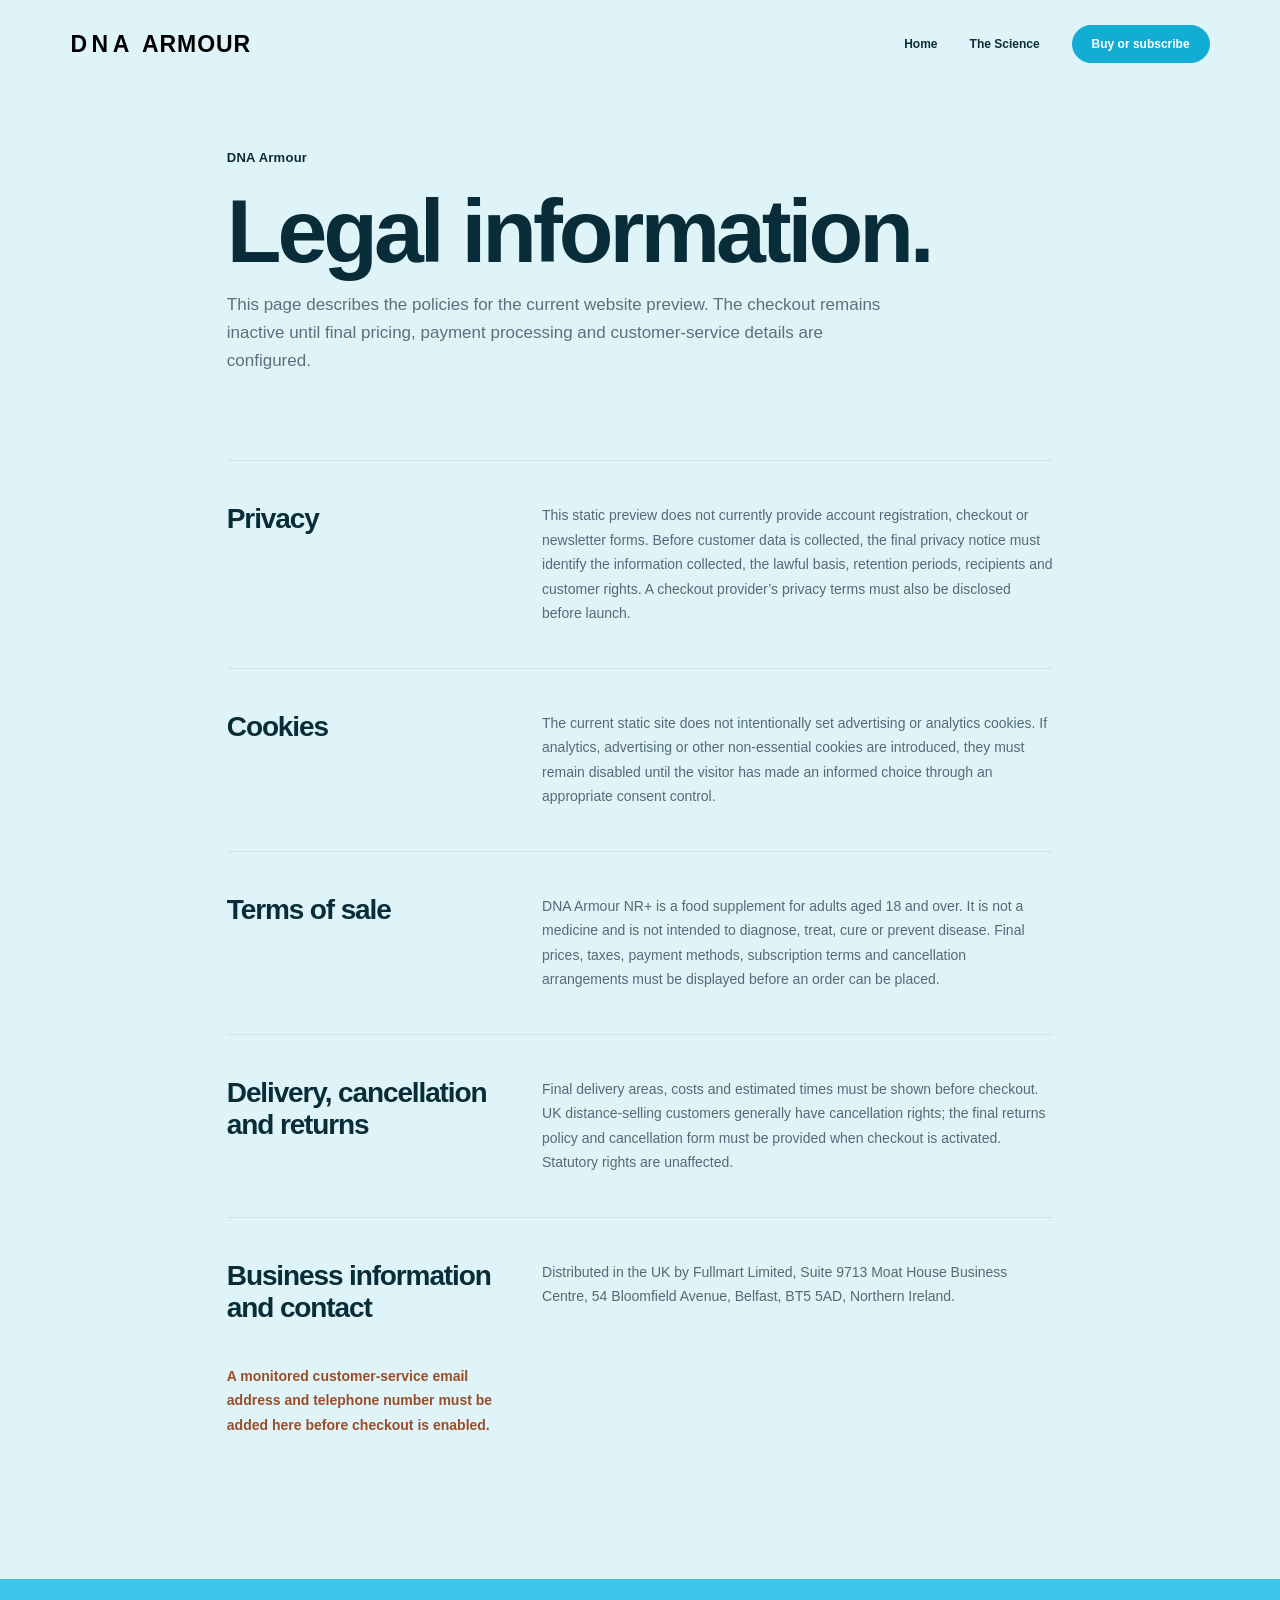
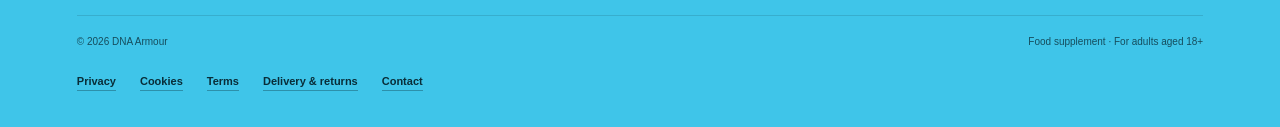
==== legal.html @ f702548c "Morph burger into DNA icon on menu open; replace white backgrounds with light blue - Nav toggle now " ====
<!doctype html><html lang="en-GB"><head><meta charset="utf-8"><meta name="viewport" content="width=device-width,initial-scale=1"><title>Legal information | DNA Armour</title><meta name="description" content="Privacy, cookies, terms, delivery, returns and contact information for DNA Armour."><link rel="stylesheet" href="styles.css"></head>
<body class="legal-page"><header class="site-header"><a class="brand header-wordmark" href="/"><span class="brand-dna">DNA</span><span class="brand-armour">ARMOUR</span></a><button class="nav-toggle" aria-label="Open menu" aria-expanded="false" aria-controls="primary-nav"><svg class="nav-toggle-svg" viewBox="0 0 24 24" width="24" height="24" fill="none" stroke="currentColor" stroke-linecap="round" stroke-linejoin="round" aria-hidden="true"><g class="icon-burger"><line x1="2" y1="5" x2="22" y2="5" stroke-width="2"/><line x1="2" y1="12" x2="22" y2="12" stroke-width="2"/><line x1="2" y1="19" x2="22" y2="19" stroke-width="2"/></g><g class="icon-dna"><polygon points="9.5,7.67 14.5,7.67 17,12 14.5,16.33 9.5,16.33 7,12" stroke-width="2.2" fill="none"/><line x1="9.5" y1="7.67" x2="2.5" y2="1" stroke-width="2.2"/><line x1="14.5" y1="7.67" x2="21.5" y2="1" stroke-width="2.2"/><line x1="9.5" y1="16.33" x2="2.5" y2="23" stroke-width="2.2"/><line x1="14.5" y1="16.33" x2="21.5" y2="23" stroke-width="2.2"/></g></svg></button><nav id="primary-nav"><a href="/">Home</a><a href="science.html">The Science</a><a class="nav-cta" href="shop.html">Buy or subscribe</a></nav></header>
<main class="legal-main"><header><p class="eyebrow">DNA Armour</p><h1>Legal information.</h1><p>This page describes the policies for the current website preview. The checkout remains inactive until final pricing, payment processing and customer-service details are configured.</p></header>
<section id="privacy"><h2>Privacy</h2><p>This static preview does not currently provide account registration, checkout or newsletter forms. Before customer data is collected, the final privacy notice must identify the information collected, the lawful basis, retention periods, recipients and customer rights. A checkout provider’s privacy terms must also be disclosed before launch.</p></section>
<section id="cookies"><h2>Cookies</h2><p>The current static site does not intentionally set advertising or analytics cookies. If analytics, advertising or other non-essential cookies are introduced, they must remain disabled until the visitor has made an informed choice through an appropriate consent control.</p></section>
<section id="terms"><h2>Terms of sale</h2><p>DNA Armour NR+ is a food supplement for adults aged 18 and over. It is not a medicine and is not intended to diagnose, treat, cure or prevent disease. Final prices, taxes, payment methods, subscription terms and cancellation arrangements must be displayed before an order can be placed.</p></section>
<section id="delivery"><h2>Delivery, cancellation and returns</h2><p>Final delivery areas, costs and estimated times must be shown before checkout. UK distance-selling customers generally have cancellation rights; the final returns policy and cancellation form must be provided when checkout is activated. Statutory rights are unaffected.</p></section>
<section id="contact"><h2>Business information and contact</h2><p>Distributed in the UK by Fullmart Limited, Suite 9713 Moat House Business Centre, 54 Bloomfield Avenue, Belfast, BT5 5AD, Northern Ireland.</p><p class="launch-note">A monitored customer-service email address and telephone number must be added here before checkout is enabled.</p></section>
</main><footer class="compact-footer"><div class="footer-meta"><span>© 2026 DNA Armour</span><span>Food supplement · For adults aged 18+</span></div><nav class="legal-links"><a href="#privacy">Privacy</a><a href="#cookies">Cookies</a><a href="#terms">Terms</a><a href="#delivery">Delivery &amp; returns</a><a href="#contact">Contact</a></nav></footer><script>!function(){var b=document.querySelector('.nav-toggle'),h=document.querySelector('.site-header');if(!b)return;b.addEventListener('click',function(){var o=h.hasAttribute('data-nav-open');h[o?'removeAttribute':'setAttribute']('data-nav-open','');b.setAttribute('aria-expanded',o?'false':'true')});document.querySelectorAll('#primary-nav a').forEach(function(a){a.addEventListener('click',function(){h.removeAttribute('data-nav-open');b.setAttribute('aria-expanded','false')})});document.addEventListener('keydown',function(e){if(e.key==='Escape'){h.removeAttribute('data-nav-open');b.setAttribute('aria-expanded','false')}})}();</script></body></html>
---- styles.css ----
:root{--cyan:#3fc5e9;--ink:#092d38;--ink-soft:#315460;--mist:#dff4f8;--line:#dce3e6;--sans:-apple-system,BlinkMacSystemFont,"Helvetica Neue",Helvetica,Arial,sans-serif;--ease:cubic-bezier(.22,1,.36,1)}
*{box-sizing:border-box}html{scroll-behavior:smooth;scroll-padding-top:90px}body{margin:0;background:var(--mist);color:var(--ink);font-family:var(--sans);-webkit-font-smoothing:antialiased}a{color:inherit}img{display:block;max-width:100%}button{font:inherit}button,a{-webkit-tap-highlight-color:transparent}a:focus-visible,button:focus-visible{outline:3px solid #08384a;outline-offset:5px}.skip-link{position:fixed;top:-100px;left:16px;z-index:100;background:white;padding:12px}.skip-link:focus{top:12px}[hidden]{display:none!important}
.site-header{position:fixed;inset:0 0 auto;z-index:30;display:flex;align-items:center;justify-content:space-between;height:88px;padding:0 5.5vw;transition:background .3s,box-shadow .3s}.site-header.is-scrolled{background:rgb(255 255 255 / .86);backdrop-filter:blur(18px);box-shadow:0 1px 0 #092d3810}.site-header.on-story{background:transparent;box-shadow:none;backdrop-filter:none}.brand{display:inline-grid;grid-template-columns:auto auto;align-items:center;gap:3px 9px;text-decoration:none;font-weight:800}.brand-dna{font-size:25px;letter-spacing:5px;line-height:1}.brand-armour{grid-column:1;grid-row:2;font-size:8px;letter-spacing:3px}.brand-mark{grid-column:2;grid-row:1 / 3;border:1px solid;padding:7px 4px;font-size:11px;letter-spacing:-.6px}nav{display:flex;align-items:center;gap:32px;font-size:12px;font-weight:550}nav a{text-decoration:none}.nav-cta{border:1px solid #092d383d;border-radius:30px;padding:11px 19px}nav a:hover{opacity:.65}
.story{height:340svh;background:var(--cyan);position:relative}.product-stage{height:100svh;min-height:660px;position:sticky;top:0;overflow:hidden;background:var(--cyan)}.product-view{position:absolute;left:3%;top:11%;width:48%;height:76%;will-change:transform}#bottle-canvas{position:relative;z-index:2;display:block;width:100%;height:100%}.bottle-fallback{position:absolute;inset:0;width:100%;height:100%;object-fit:contain;z-index:2}.bottle-shadow{position:absolute;left:33%;bottom:1%;width:34%;height:20px;border-radius:50%;background:#04576d2e;filter:blur(13px)}
.story-copy{position:absolute;left:54%;right:6%;top:15%;bottom:13%;display:grid;align-items:center}.story-step{grid-area:1/1;visibility:hidden;opacity:0;transform:translateY(18px);transition:opacity .32s,transform .5s var(--ease),visibility .32s;pointer-events:none}.story-step.is-active{visibility:visible;opacity:1;transform:none;pointer-events:auto}.copy-card{max-width:580px}.eyebrow{margin:0 0 24px;font-size:13px;font-weight:650;letter-spacing:.02em}h1,h2,h3,blockquote{margin:0;font-weight:650;letter-spacing:-.065em}h1,.story h2{font-size:clamp(64px,6.4vw,104px);line-height:.99;font-weight:650}.title-dot{color:white}.lead{font-size:clamp(20px,1.9vw,28px);letter-spacing:-.035em;line-height:1.32;font-weight:500;margin:28px 0 0}.formula-summary{font-size:14px;line-height:1.75;color:#164d5d;margin:18px 0 0;max-width:420px;letter-spacing:-.015em}.pill-button{display:inline-flex;align-items:center;gap:23px;border-radius:40px;background:var(--ink);color:white;text-decoration:none;font-size:13px;font-weight:550;padding:16px 24px;margin-top:28px;transition:background .2s,transform .2s}.pill-button:hover{background:#174858;transform:translateY(-2px)}.pill-button span{font-size:17px}.product-meta{font-size:11px;font-weight:500;letter-spacing:.015em;margin:19px 0;color:#164d5d}.product-meta span{padding:0 8px}.mini-stats{display:flex;gap:42px;margin-top:30px}.mini-stats>span{display:grid;gap:8px;font-size:12px;color:#164d5d}.mini-stats strong{font-size:45px;font-weight:600;letter-spacing:-.055em;color:var(--ink)}.story-bottom{position:absolute;left:5.5%;right:5.5%;bottom:29px;display:flex;align-items:center;justify-content:space-between}.scroll-cue{font-size:11px;display:flex;gap:16px;align-items:center;margin:0}.scroll-cue>span{font-size:17px}.story-controls{position:absolute;left:50%;transform:translateX(-50%);display:flex;gap:2px}.story-controls button{border:0;background:transparent;width:36px;height:36px;padding:10px;cursor:pointer}.story-controls span{display:block;width:6px;height:6px;border-radius:5px;background:#092d3845;transition:width .25s,background .25s}.story-controls button[aria-pressed=true] span{width:18px;background:var(--ink)}.view-caption{font-size:11px;color:#164d5d}
.marquee{background:white;border-bottom:1px solid #e8ecee;padding:25px 5.5%;overflow:hidden}.marquee-track{display:flex;justify-content:space-around;align-items:center;gap:26px;white-space:nowrap;font-size:11px;font-weight:550;color:#55707b}.marquee-track>*:nth-child(n+9){display:none}.marquee i{width:3px;height:3px;background:#92a6af;border-radius:50%}
.formula-section{padding:120px 6%;max-width:1600px;margin:auto}.section-heading{display:grid;grid-template-columns:1.5fr 1fr;gap:24px;margin-bottom:55px;align-items:end}.section-heading .eyebrow{grid-column:1/-1;margin:0;color:#637d88}.section-heading h2,.ingredients-intro h2,.ritual-copy h2{font-size:clamp(40px,4.7vw,72px);line-height:1.05}.section-heading>p:last-child{max-width:360px;margin:0 0 4px;line-height:1.7;font-size:16px;color:#637681}.formula-grid{display:grid;grid-template-columns:1.15fr 1fr;gap:18px}.formula-card{position:relative;border-radius:25px;background:white;padding:36px;overflow:hidden;min-height:250px}.formula-card-feature{grid-row:span 2;background:var(--cyan)}.card-number{position:absolute;right:30px;top:33px;font-size:11px;opacity:.5}.card-kicker{font-size:11px;font-weight:600;letter-spacing:.02em;margin:0 0 35px}.formula-card h3{font-size:34px;line-height:1.1;max-width:380px;letter-spacing:-.05em}.formula-card-feature h3{font-size:50px}.formula-card p:last-of-type{max-width:370px;font-size:14px;line-height:1.7;color:#4d6670}.formula-card-feature p:last-of-type{color:#164d5d}.orb{position:absolute;right:-65px;bottom:-130px;width:330px;height:330px;border:1px solid #ffffff70;border-radius:50%;display:grid;place-items:center;box-shadow:inset 0 0 0 50px #ffffff10,inset 0 0 0 100px #ffffff10}.orb span{font-size:65px;font-weight:650;color:#fff;letter-spacing:-.06em;transform:translate(-25px,-48px)}
.statement-section{background:#092d38;color:white;padding:130px 7%;text-align:center}.statement-mark{display:none}blockquote{font-size:clamp(38px,5.7vw,85px);max-width:1000px;line-height:1.08;margin:auto}.statement-section p{color:#a4c0ca;font-size:15px;line-height:1.6;margin-top:30px}
.ingredients-section{display:grid;grid-template-columns:.85fr 1.15fr;gap:8%;padding:120px 6%;background:#dff4f8}.ingredients-intro{position:sticky;top:130px;align-self:start}.ingredients-intro>p:not(.eyebrow){font-size:15px;line-height:1.7;color:#637681;max-width:300px}.text-link{display:inline-flex;gap:25px;align-items:center;text-decoration:none;font-size:13px;font-weight:550;margin-top:20px;border-bottom:1px solid #aab9bf;padding-bottom:7px}.ingredient-table{border-top:1px solid #173d4b}.table-row{display:grid;grid-template-columns:1.7fr .65fr .42fr;gap:16px;padding:18px 0;border-bottom:1px solid #e2e9ec;font-size:13px;align-items:baseline}.table-head{font-size:10px;color:#637681;font-weight:550}.table-row strong{font-weight:600}.table-row small{display:block;font-size:10px;margin-top:5px;color:#637681}.table-note{font-size:10px;color:#637681;line-height:1.6}
.ritual-section{display:grid;grid-template-columns:1fr 1fr;background:#e9f6f9}.ritual-visual{position:relative;min-height:640px;display:grid;place-items:center;overflow:hidden}.ritual-visual img{width:90%;max-height:650px;object-fit:contain;position:relative;z-index:1}.ritual-ring{display:none}.ritual-copy{padding:100px 10% 100px 5%;align-self:center}.ritual-copy>p:not(.eyebrow){font-size:15px;line-height:1.7;color:#637681}.ritual-details{margin:32px 0;border-top:1px solid #c5dce3}.ritual-details div{display:flex;justify-content:space-between;padding:18px 0;border-bottom:1px solid #c5dce3;font-size:12px}.ritual-details strong{font-weight:600}.ritual-copy p.caution{font-size:10px}footer{background:var(--cyan);padding:55px 6% 25px}.footer-brand{margin-bottom:50px}footer>p{font-size:clamp(40px,7vw,100px);font-weight:650;letter-spacing:-.065em;margin:0 0 55px}.footer-meta{display:flex;justify-content:space-between;border-top:1px solid #092d3826;padding-top:20px;font-size:10px;color:#164d5d}
.reveal{opacity:1}.js-ready .reveal{opacity:0;transform:translateY(22px);transition:opacity .7s,transform .9s var(--ease)}.js-ready .reveal.is-visible{opacity:1;transform:none}
@media(min-width:1700px){.product-view{left:8%;width:40%}.story-copy{right:12%}}
@media(max-width:760px){.site-header{height:67px;padding:0 22px}.brand-dna{font-size:20px}.brand-armour{font-size:6px}.brand-mark{font-size:9px;padding:5px 3px}nav{gap:0}.nav-cta{font-size:11px;padding:9px 15px}.story{height:330svh}.product-stage{min-height:620px}.product-view{top:8%;left:10%;width:80%;height:45%}.bottle-shadow{bottom:0;height:12px;width:26%;left:37%;filter:blur(10px)}.story-copy{left:7%;right:7%;top:60%;bottom:8%;align-items:start;text-align:center}.copy-card{max-width:430px;margin:auto}.eyebrow{font-size:10px;margin:0 0 12px}h1,.story h2{font-size:clamp(40px,10.4vw,62px);line-height:.99;letter-spacing:-.065em}.story h1 br{display:none}.story h1{font-size:clamp(36px,9.1vw,53px);white-space:nowrap}.lead{font-size:18px;line-height:1.25;margin-top:15px}.lead br{display:none}.formula-summary{font-size:10px;line-height:1.6;max-width:320px;margin:13px auto 0}.pill-button{font-size:11px;padding:12px 19px;gap:16px;margin-top:17px}.pill-button span{font-size:14px}.product-meta{font-size:9px;margin-top:12px}.story-bottom{left:22px;right:22px;bottom:15px}.view-caption{display:none}.scroll-cue{font-size:9px;gap:9px}.scroll-cue span{font-size:13px}.story-controls{left:auto;right:0;transform:none}.story-controls button{width:29px;height:29px;padding:9px}.mini-stats{justify-content:center;gap:40px;margin-top:17px}.mini-stats strong{font-size:34px}.mini-stats>span{font-size:10px;gap:3px}.marquee{padding:22px;}.marquee-track{font-size:9px;gap:16px;justify-content:center}.marquee-track>*:nth-child(n+6){display:none}.formula-section{padding:75px 22px}.section-heading{grid-template-columns:1fr;gap:18px;margin-bottom:32px}.section-heading>p:last-child{font-size:14px}.section-heading h2,.ingredients-intro h2,.ritual-copy h2{font-size:42px}.formula-grid{grid-template-columns:1fr}.formula-card{padding:28px;border-radius:20px;min-height:220px}.formula-card-feature{min-height:390px;grid-row:auto}.formula-card h3{font-size:31px}.formula-card-feature h3{font-size:39px;max-width:290px}.card-number{right:25px;top:27px}.statement-section{padding:85px 24px}.statement-section p{font-size:12px}.ingredients-section{display:block;padding:75px 22px}.ingredients-intro{position:static;margin-bottom:36px}.table-row{font-size:11px;gap:8px;padding:15px 0;grid-template-columns:1.6fr .7fr .45fr}.table-head{font-size:9px}.table-row small{font-size:9px}.ritual-section{grid-template-columns:1fr}.ritual-visual{min-height:400px;height:52svh}.ritual-visual img{height:100%;width:90%}.ritual-copy{padding:35px 25px 70px}.footer-meta{font-size:9px;gap:14px}footer{padding:40px 23px 25px}footer>p{font-size:41px;margin-bottom:40px}}
@media(max-height:740px) and (max-width:760px){.product-view{top:10%;height:38%}.story-copy{top:49%}.formula-summary{margin-top:9px;font-size:9px}.lead{font-size:16px;margin-top:11px}.pill-button{margin-top:12px}.product-meta{margin-top:10px}.story .eyebrow{margin-bottom:10px}}
.ingredient-roll-card{width:100%}.story .ingredient-roll-card h2{font-size:13px;letter-spacing:.02em;line-height:1.4;margin-bottom:28px}
.ingredient-roller{--row-height:110px;height:calc(var(--row-height)*3);overflow:hidden;mask-image:linear-gradient(transparent,#000 22%,#000 78%,transparent);-webkit-mask-image:linear-gradient(transparent,#000 22%,#000 78%,transparent)}
.ingredient-reel{list-style:none;margin:0;padding:0;will-change:transform}.ingredient-reel li{height:var(--row-height);display:flex;align-items:center;font-size:clamp(32px,3.65vw,57px);font-weight:650;line-height:1.03;letter-spacing:-.045em}
.ingredient-roll-footer{display:flex;gap:25px;align-items:center;margin:28px 0 0;font-size:12px;color:#164d5d}.ingredient-roll-footer>span:first-child{font-variant-numeric:tabular-nums;font-weight:600}
@media(max-width:760px){.story .ingredient-roll-card h2{font-size:11px;margin-bottom:12px}.ingredient-roller{--row-height:60px}.ingredient-reel li{justify-content:center;font-size:31px}.ingredient-roll-footer{justify-content:center;font-size:10px;margin-top:16px;gap:18px}}
@media(max-height:740px) and (max-width:760px){.ingredient-roller{--row-height:58px}.ingredient-reel li{font-size:28px}.ingredient-roll-footer{margin-top:12px}}
@media(prefers-reduced-motion:reduce){.ingredient-roller{height:auto;mask-image:none;-webkit-mask-image:none}.ingredient-reel{display:grid;grid-template-columns:1fr 1fr;gap:10px 18px;transform:none!important}.ingredient-reel li{height:auto;font-size:18px;line-height:1.3;opacity:1!important;letter-spacing:-.02em}.ingredient-reel br{display:none}.ingredient-roll-footer>span:first-child{display:none}}
h1,.story h2{letter-spacing:-.045em}.story h1{word-spacing:.015em}
@media(prefers-reduced-motion:reduce){html{scroll-behavior:auto}*,*::before,*::after{transition:none!important;animation:none!important}.js-ready .reveal{opacity:1;transform:none}}
.intro-card{transform:translateY(143px)}
.intro-card>*:not(.hero-ingredient-title){opacity:var(--intro-visibility,1);transition:opacity .16s linear}
.hero-ingredient-title{font-size:clamp(32px,3.65vw,57px)!important;line-height:1.03!important;letter-spacing:-.045em!important}
.science-section{padding:125px 6% 145px;background:#edf4f5}.science-heading{display:grid;grid-template-columns:1.45fr .75fr;gap:24px;align-items:end;max-width:1450px;margin:0 auto 65px}.science-heading .eyebrow{grid-column:1/-1;color:#607983;margin:0}.science-heading h2{font-size:clamp(48px,6vw,92px);line-height:.98;letter-spacing:-.06em;margin:0}.science-heading>p:last-child{font-size:16px;line-height:1.7;color:#60737b;max-width:390px;margin:0 0 5px}.science-grid{max-width:1450px;margin:auto;display:grid;grid-template-columns:repeat(12,1fr);grid-auto-flow:dense;gap:18px}.science-card{grid-column:span 4;min-height:440px;position:relative;overflow:hidden;padding:38px;border-radius:30px;background:rgba(255,255,255,.62);display:flex;flex-direction:column;isolation:isolate}.science-card-wide{grid-column:span 8}.science-card-tall{grid-row:span 2;min-height:898px}.science-card-cyan{background:var(--cyan)}.science-card-dark{background:var(--ink);color:white}.science-index{font-size:11px;font-weight:600;letter-spacing:.03em;margin:0 0 auto;color:#58717a}.science-card-dark .science-index{color:#9eb5bd}.science-card h3{font-size:clamp(33px,3.2vw,52px);line-height:1.02;max-width:760px;margin:100px 0 18px;position:relative;z-index:2}.science-card>p:not(.science-index){font-size:14px;line-height:1.7;color:#526b74;max-width:590px;margin:0 0 25px;position:relative;z-index:2}.science-card-dark>p:not(.science-index){color:#bfd0d6}.science-card>a{font-size:11px;font-weight:600;text-decoration:none;margin-top:auto;position:relative;z-index:2;display:inline-flex;gap:13px;align-items:center;width:max-content;border-bottom:1px solid currentColor;padding-bottom:5px}.science-art{position:absolute;right:-12px;top:15px;width:45%;height:49%;opacity:.12;stroke:currentColor;fill:none;stroke-width:2;z-index:-1}.science-card-wide .science-art{width:38%;height:65%}.science-art-magnesium{border:1px solid;border-radius:50%;right:5%;top:8%;aspect-ratio:1;height:auto;display:grid;place-items:center;font-size:74px;font-weight:650}.science-art-magnesium i{position:absolute;border:1px solid;border-radius:50%;inset:12%}.science-art-magnesium i:nth-child(3){inset:25%}.science-art-magnesium i:nth-child(4){inset:39%}.science-art-nad{display:flex;align-items:center;justify-content:center;gap:34px;font-size:42px;font-weight:650;right:3%;top:15%;height:58%}.science-art-nad i{width:10px;height:10px;border-radius:50%;background:currentColor;position:relative}.science-art-nad i::after{content:"";position:absolute;width:35px;height:1px;background:currentColor;top:5px;right:8px}.science-art-vitamins{display:flex;gap:12px;right:2%;top:10%;width:49%;height:auto}.science-art-vitamins span{display:grid;place-items:center;width:90px;aspect-ratio:1;border:1px solid;border-radius:50%;font-size:26px;font-weight:650}.science-note{max-width:1450px;margin:30px auto 0;color:#72848b;font-size:10px;line-height:1.55}
.shop-page{background:#dff4f8;min-height:100svh}.shop-page .site-header{background:rgba(223,244,248,.9);backdrop-filter:blur(18px)}.shop-main{min-height:100svh;display:grid;grid-template-columns:1.05fr .95fr;padding:115px 6% 55px;gap:5%;align-items:center}.shop-visual{height:75svh;min-height:560px;background:var(--cyan);border-radius:34px;display:grid;place-items:center;position:relative;overflow:hidden}.shop-visual::before{content:"";position:absolute;width:70%;aspect-ratio:1;border:1px solid #fff8;border-radius:50%;box-shadow:0 0 0 70px #fff1,0 0 0 140px #fff1}.shop-visual img{width:85%;height:90%;object-fit:contain;position:relative}.shop-copy{max-width:590px}.shop-copy h1{font-size:clamp(55px,5.8vw,90px);line-height:.95}.shop-intro{font-size:19px;line-height:1.55;color:#536b74;max-width:520px}.purchase-options{display:grid;gap:11px;border:0;padding:0;margin:35px 0 25px}.purchase-option{display:grid;grid-template-columns:auto 1fr auto;align-items:center;gap:15px;padding:20px 22px;background:white;border:1.5px solid transparent;border-radius:18px;cursor:pointer}.purchase-option:has(input:checked){border-color:var(--ink)}.purchase-option input{accent-color:var(--ink);width:18px;height:18px}.purchase-option strong{font-size:15px}.purchase-option small{display:block;color:#687d85;margin-top:4px}.purchase-option>span:last-child{font-size:12px;color:#687d85}.purchase-action{width:100%;border:0;border-radius:50px;background:var(--ink);color:white;padding:18px 22px;font-weight:600;cursor:pointer}.purchase-action:hover{background:#174858}.purchase-note{min-height:20px;font-size:11px;color:#5d727a;text-align:center}.shop-points{display:flex;gap:25px;list-style:none;padding:0;margin:32px 0 0;font-size:11px;color:#5d727a}.shop-points li::before{content:"✓";margin-right:7px;color:var(--ink)}
@media(max-width:900px){.science-grid{grid-template-columns:1fr 1fr}.science-card,.science-card-wide{grid-column:span 1}.science-card-tall{grid-row:auto;min-height:440px}.shop-main{grid-template-columns:1fr;padding-top:95px}.shop-visual{height:55svh;min-height:440px}.shop-copy{padding:25px 0}}
@media(max-width:760px){.hero-ingredient-title{font-size:clamp(39px,10.4vw,54px)!important;white-space:normal!important}.story h1.hero-ingredient-title br{display:block}.science-section{padding:80px 22px}.science-heading{grid-template-columns:1fr;margin-bottom:35px}.science-heading h2{font-size:46px}.science-heading>p:last-child{font-size:14px}.science-grid{grid-template-columns:1fr;gap:13px}.science-card,.science-card-wide{grid-column:1;min-height:390px;padding:29px;border-radius:23px}.science-card h3{margin-top:90px;font-size:38px}.science-card .science-art{width:52%}.science-card-wide .science-art{width:47%}.science-art-vitamins{width:64%!important}.science-art-vitamins span{width:65px}.shop-main{padding:82px 18px 40px}.shop-visual{height:48svh;min-height:350px;border-radius:25px}.shop-copy h1{font-size:49px}.shop-intro{font-size:16px}.shop-points{flex-wrap:wrap;gap:12px 20px}}
@media(max-width:760px){.intro-card{transform:translateY(39px)}.hero-ingredient-title{font-size:31px!important}}
.header-wordmark{display:flex;align-items:baseline;gap:8px;line-height:1}.header-wordmark .brand-dna{font-size:23px;letter-spacing:.2em}.header-wordmark .brand-armour{grid-column:auto;grid-row:auto;font-size:23px;letter-spacing:.04em;color:var(--ink);transition:color .25s}.home-header.on-story .header-wordmark .brand-armour{color:white}@media(max-width:760px){.header-wordmark{gap:6px}.header-wordmark .brand-dna,.header-wordmark .brand-armour{font-size:17px}}
.product-view{left:5%;width:44%;height:74%}
.formula-journey-card{position:relative}
.formula-journey-card>.eyebrow{position:absolute;top:18px;z-index:2}
.formula-journey-card .ingredient-reel h1{font:inherit;letter-spacing:inherit;line-height:inherit}
.formula-journey-card .intro-only{opacity:var(--intro-visibility,1);transition:opacity .12s linear}
.formula-journey-card .hero-support{position:absolute;top:224px;left:0;z-index:2}
.formula-journey-card .ingredient-roll-footer{opacity:var(--carousel-visibility,0);transition:opacity .12s linear}
@media(max-width:760px){.product-view{left:13%;width:74%;height:42%}.formula-journey-card>.eyebrow{left:0;right:0;top:0}.formula-journey-card .hero-support{top:127px;left:0;right:0}}
@media(max-width:760px){.story .formula-journey-card h1 br{display:block}}
.science-section .science-grid{max-width:1240px;gap:14px}.science-section .science-card{min-height:370px;padding:31px;border-radius:24px}.science-section .science-card-tall{min-height:754px}.science-section .science-card:nth-child(3n+1){background:#dff4f8}.science-section .science-card:nth-child(3n+2){background:#ccecf3}.science-section .science-card:nth-child(3n){background:#eef8fa;color:var(--ink)}.science-section .science-card:nth-child(3n) .science-index,.science-section .science-card:nth-child(3n) p{color:#526b74}.science-section .science-card h3{margin-top:78px}.science-page-link{display:flex;width:max-content;margin:34px auto 0;padding:14px 20px;border:1px solid #91b9c3;border-radius:99px;text-decoration:none;font-size:12px;font-weight:600;gap:18px}.shop-photo{background:#e8f6fb}.shop-photo::before{display:none}.shop-photo img{width:100%;height:100%;object-fit:cover}.science-page .science-section{padding-top:150px}.science-page .site-header{background:rgba(223,244,248,.9);backdrop-filter:blur(18px)}
body:not(.science-page) .science-section .science-card:nth-child(n+4){display:none}
@media(max-width:760px){.science-section .science-card{min-height:330px;padding:26px}.science-section .science-card-tall{min-height:330px}.science-section .science-card h3{margin-top:68px}.shop-photo img{object-position:center 42%}}
.science-page .science-heading h1{font-size:clamp(48px,6vw,92px);line-height:.98;letter-spacing:-.06em;margin:0}
.statement-section{background:var(--cyan);color:var(--ink)}.statement-section p{color:#165364}
.ritual-visual img{width:100%;height:100%;max-height:none;object-fit:cover}
.shop-product-cutout{background:transparent;border-radius:0}.shop-product-cutout::before{display:none}.shop-product-cutout img{width:82%;height:92%;object-fit:contain;filter:drop-shadow(0 24px 28px rgb(9 45 56 / .14))}
@media(max-width:760px){.ritual-visual img{width:100%;object-fit:cover}.shop-product-cutout{min-height:390px}.shop-product-cutout img{width:78%;height:94%}}
.hero-capsules{position:absolute;inset:0;z-index:1;pointer-events:none}.hero-capsules i{--r:18deg;position:absolute;width:68px;height:27px;border-radius:99px;background:linear-gradient(110deg,#fff,#e9eceb 58%,#fff);box-shadow:0 13px 20px rgb(9 45 56 / .12),inset 0 0 0 1px rgb(9 45 56 / .08);transform:translate3d(0,var(--capsule-shift,0),0) rotate(var(--r));animation:capsule-drift 5s ease-in-out infinite alternate}.hero-capsules i::after{content:"";position:absolute;left:50%;top:2px;bottom:2px;width:1px;background:#cfd7d8}.hero-capsules i:nth-child(1){left:7%;top:28%;--r:-24deg;animation-delay:-1s}.hero-capsules i:nth-child(2){left:43%;top:18%;--r:42deg;animation-delay:-3s}.hero-capsules i:nth-child(3){left:48%;bottom:18%;--r:-12deg;animation-delay:-2s}.hero-capsules i:nth-child(4){right:5%;top:34%;--r:28deg;animation-delay:-4s}.hero-capsules i:nth-child(5){right:12%;bottom:15%;--r:-38deg;animation-delay:-.5s}@keyframes capsule-drift{to{translate:0 -13px;rotate:4deg}}
.effects-timeline{display:grid;grid-template-columns:.92fr 1.08fr;gap:8%;padding:130px 8%;background:#dff4f8;min-height:880px}.timeline-intro h2{font-size:clamp(52px,5.6vw,88px);line-height:.98;letter-spacing:-.06em;margin:0;max-width:650px}.timeline-visual{position:relative;width:min(520px,90%);height:460px;margin-top:58px;border-radius:28px;overflow:hidden;background:#dff4f8}.timeline-visual img{width:100%;height:100%;object-fit:cover}.timeline-orbit{position:absolute;right:25px;top:24px;width:102px;aspect-ratio:1;border-radius:50%;display:grid;place-items:center;background:var(--cyan);font-size:13px;font-weight:700;box-shadow:0 16px 35px rgb(9 45 56 / .15);animation:orbit-pulse 3.2s ease-in-out infinite}@keyframes orbit-pulse{50%{transform:rotate(5deg) scale(1.05)}}.timeline-steps{position:relative;display:grid;align-content:center;gap:62px;padding:60px 0 60px 65px}.timeline-line{position:absolute;left:11px;top:13%;bottom:13%;width:4px;border-radius:9px;background:#dff4f8;overflow:hidden}.timeline-line i{display:block;width:100%;height:var(--timeline-fill,0%);background:var(--cyan);border-radius:inherit;transition:height .15s linear}.timeline-step{max-width:600px}.timeline-step>span{display:inline-flex;background:#dff4f8;color:#1684a1;border-radius:99px;padding:9px 16px;font-size:12px;font-weight:650}.timeline-step h3{font-size:clamp(28px,2.5vw,40px);letter-spacing:-.045em;margin:17px 0 10px}.timeline-step p{font-size:16px;line-height:1.65;color:#58717a;margin:0;max-width:560px}
.formula-card,.science-card,.purchase-option{transition:transform .55s var(--ease),box-shadow .55s var(--ease),background .25s}.formula-card:hover,.science-card:hover{transform:translateY(-9px);box-shadow:0 24px 55px rgb(9 45 56 / .11)}.purchase-option:hover{transform:translateX(5px)}.pill-button,.nav-cta,.purchase-action{position:relative;overflow:hidden}.pill-button::after,.nav-cta::after,.purchase-action::after{content:"";position:absolute;inset:0;background:linear-gradient(110deg,transparent 20%,rgb(255 255 255 / .28),transparent 75%);transform:translateX(-130%);transition:transform .7s var(--ease)}.pill-button:hover::after,.nav-cta:hover::after,.purchase-action:hover::after{transform:translateX(130%)}
.js-ready .reveal{opacity:0;transform:translateY(54px) scale(.975);filter:blur(8px);transition:opacity .75s var(--reveal-delay,0s),transform 1s var(--ease) var(--reveal-delay,0s),filter .8s var(--reveal-delay,0s)}.js-ready .reveal.is-visible{opacity:1;transform:none;filter:none}.js-ready .formula-grid .reveal:nth-child(2),.js-ready .science-grid .reveal:nth-child(2){--reveal-delay:.1s}.js-ready .formula-grid .reveal:nth-child(3),.js-ready .science-grid .reveal:nth-child(3){--reveal-delay:.2s}.js-ready .science-grid .reveal:nth-child(4){--reveal-delay:.08s}.js-ready .science-grid .reveal:nth-child(5){--reveal-delay:.16s}.js-ready .science-grid .reveal:nth-child(6){--reveal-delay:.24s}.js-ready .science-grid .reveal:nth-child(7){--reveal-delay:.32s}
@media(max-width:760px){.hero-capsules i{width:45px;height:18px}.hero-capsules i:nth-child(2),.hero-capsules i:nth-child(4){display:none}.hero-capsules i:nth-child(1){left:3%;top:25%}.hero-capsules i:nth-child(3){left:auto;right:4%;bottom:46%}.hero-capsules i:nth-child(5){right:8%;bottom:15%}.effects-timeline{grid-template-columns:1fr;padding:85px 22px;gap:24px}.timeline-intro h2{font-size:48px}.timeline-visual{height:330px;width:100%;margin-top:35px}.timeline-steps{padding:45px 0 20px 42px;gap:48px}.timeline-line{left:7px}.timeline-step h3{font-size:30px}.timeline-step p{font-size:14px}.timeline-orbit{width:78px}}
@media(prefers-reduced-motion:reduce){.hero-capsules i,.timeline-orbit{animation:none}.js-ready .reveal{filter:none;transform:none}.formula-card:hover,.science-card:hover,.purchase-option:hover{transform:none}}
.hero-capsules i{width:74px;height:30px;opacity:.68;background:radial-gradient(circle at 28% 18%,rgb(255 255 255 / .98),transparent 24%),linear-gradient(125deg,rgb(255 255 255 / .92),rgb(229 235 236 / .62) 46%,rgb(255 255 255 / .82) 72%,rgb(205 216 219 / .58));box-shadow:0 18px 26px rgb(5 50 65 / .16),inset 0 2px 3px rgb(255 255 255 / .95),inset 0 -3px 6px rgb(111 139 147 / .16);backdrop-filter:blur(1px)}.hero-capsules i::before{content:"";position:absolute;inset:3px 8px auto;height:7px;border-radius:50%;background:linear-gradient(90deg,transparent,rgb(255 255 255 / .85),transparent);filter:blur(2px)}.hero-capsules i:nth-child(1){scale:.72;filter:blur(2.4px);opacity:.42}.hero-capsules i:nth-child(2){scale:.9;filter:blur(.8px);opacity:.58}.hero-capsules i:nth-child(3){scale:1.15;filter:blur(.25px);opacity:.78}.hero-capsules i:nth-child(4){scale:.64;filter:blur(3px);opacity:.36}.hero-capsules i:nth-child(5){scale:1.32;filter:blur(1.2px);opacity:.5}
.faq-section{display:grid;grid-template-columns:.8fr 1.2fr;gap:10%;padding:125px 8%;background:#dff4f8}.faq-heading h2{font-size:clamp(52px,5.4vw,84px);line-height:.98;letter-spacing:-.06em;margin:0}.faq-heading>p:last-child{font-size:16px;line-height:1.6;color:#647983;max-width:330px;margin-top:28px}.faq-list{border-top:1px solid #cddade}.faq-list details{border-bottom:1px solid #cddade}.faq-list summary{list-style:none;display:flex;justify-content:space-between;align-items:center;gap:20px;padding:27px 0;font-size:clamp(20px,2vw,28px);font-weight:600;letter-spacing:-.035em;cursor:pointer}.faq-list summary::-webkit-details-marker{display:none}.faq-list summary span{display:grid;place-items:center;width:34px;aspect-ratio:1;border:1px solid #a9c0c7;border-radius:50%;font-size:20px;font-weight:400;transition:transform .35s var(--ease),background .25s}.faq-list details[open] summary span{transform:rotate(45deg);background:#dff4f8}.faq-list details p{color:#5d737c;font-size:14px;line-height:1.7;max-width:600px;margin:-8px 52px 27px 0}
.formula-showcase{max-width:none;padding:125px 7% 145px;background:#dff4f8;overflow:hidden}.formula-showcase .section-heading{max-width:1280px;margin:0 auto 75px}.formula-focus{--formula-scale:1;max-width:1280px;min-height:650px;margin:auto;display:grid;grid-template-columns:1fr 1.25fr 1fr;gap:4%;align-items:center}.formula-points{display:grid;gap:95px;position:relative;z-index:2}.formula-points article{max-width:300px}.formula-points-right article{margin-left:auto}.formula-points article>span{display:grid;place-items:center;width:34px;aspect-ratio:1;border:1px solid #5da9bc;border-radius:50%;font-size:10px;font-weight:650;color:#177b95}.formula-points h3{font-size:clamp(23px,2vw,31px);line-height:1.05;margin:16px 0 10px;letter-spacing:-.045em}.formula-points p{font-size:14px;line-height:1.6;color:#526f79;margin:0}.formula-product{position:relative;height:620px;display:grid;place-items:center;z-index:1}.formula-product::before{content:"";position:absolute;width:95%;aspect-ratio:1;border-radius:50%;background:rgb(255 255 255 / .3);box-shadow:0 0 0 55px rgb(255 255 255 / .12),0 0 0 110px rgb(255 255 255 / .08)}.formula-product img{position:relative;width:88%;height:94%;object-fit:contain;transform:scale(var(--formula-scale));transform-origin:center 58%;filter:drop-shadow(0 35px 28px rgb(9 45 56 / .16));will-change:transform}
@media(max-width:760px){.hero-capsules i{width:52px;height:21px}.faq-section{grid-template-columns:1fr;padding:80px 22px;gap:48px}.faq-heading h2{font-size:47px}.faq-list summary{font-size:21px;padding:22px 0}.formula-showcase{padding:80px 22px 100px}.formula-showcase .section-heading{margin-bottom:35px}.formula-focus{grid-template-columns:1fr;gap:35px;min-height:0}.formula-product{height:430px;grid-row:1}.formula-product img{width:76%;height:100%}.formula-product::before{width:72%}.formula-points{gap:30px}.formula-points-left{grid-row:2}.formula-points-right{grid-row:3}.formula-points,.formula-points-right{grid-template-columns:1fr 1fr}.formula-points-right article{margin-left:0}.formula-points h3{font-size:22px}}
.formula-product img{width:104%;height:108%}
.nav-cta,.purchase-action{background:#12add3;color:#fff;border-color:#12add3}.nav-cta:hover,.purchase-action:hover{background:#0799bd;opacity:1}
.trust-section{padding:110px 7% 125px;background:#092d38;color:#fff}.trust-score{display:flex;align-items:center;gap:18px;padding-bottom:30px;border-bottom:1px solid rgb(255 255 255 / .18)}.trust-score>span{color:#49cae9;letter-spacing:.16em}.trust-score strong{font-size:14px}.trust-score p{margin-left:auto;color:#aac1c9;font-size:12px}.trust-heading{display:flex;justify-content:space-between;align-items:end;padding:70px 0 55px}.trust-heading .eyebrow{color:#8bb1bd}.trust-heading h2{font-size:clamp(46px,5.4vw,82px);line-height:.98;letter-spacing:-.06em;margin:0}.trust-grid{display:grid;grid-template-columns:repeat(3,1fr);gap:14px}.trust-grid article{min-height:300px;padding:32px;border-radius:23px;background:rgb(255 255 255 / .07);display:flex;flex-direction:column}.trust-grid article>span{font-size:10px;color:#72cee4}.trust-grid h3{font-size:30px;letter-spacing:-.04em;margin:auto 0 15px}.trust-grid p{font-size:14px;line-height:1.65;color:#afc4cb;max-width:330px;margin:0}
.ritual-visual{background:var(--cyan)}.ritual-visual img{object-fit:contain;width:72%;height:90%;filter:drop-shadow(0 30px 28px rgb(9 45 56 / .15))}.ritual-capsules{position:absolute;inset:0;z-index:2;pointer-events:none}.ritual-capsules i{position:absolute;width:80px;height:30px;border-radius:99px;background:linear-gradient(125deg,#fff,#e6ecee 55%,#fff);box-shadow:0 18px 22px rgb(9 45 56 / .18)}.ritual-capsules i::after{content:"";position:absolute;left:50%;top:2px;bottom:2px;width:1px;background:#d2dadd}.ritual-capsules i:nth-child(1){left:12%;bottom:16%;rotate:18deg}.ritual-capsules i:nth-child(2){right:15%;bottom:12%;rotate:-22deg}.ritual-capsules i:nth-child(3){right:9%;top:21%;rotate:35deg;scale:.75;filter:blur(1px);opacity:.7}
.science-page .science-grid{grid-template-columns:repeat(12,1fr);gap:14px}.science-page .science-card,.science-page .science-card-wide{grid-column:span 3;grid-row:auto;min-height:390px;background:#3fc5e9}.science-page .science-card:nth-child(2n){background:#64d0ed}.science-page .science-card:nth-child(n+5){grid-column:span 4;background:#83daf0}.science-page .science-card h3{margin-top:75px}.science-page .science-card-tall{min-height:390px}.science-page .science-card-dark{color:var(--ink)}.science-page .science-card-dark .science-index,.science-page .science-card-dark>p:not(.science-index){color:#315b68}
@media(max-width:760px){.formula-product img{width:88%;height:108%}.trust-section{padding:80px 22px}.trust-score{align-items:flex-start;flex-wrap:wrap}.trust-score p{width:100%;margin:0}.trust-heading{display:block;padding:55px 0 35px}.trust-heading h2{font-size:45px}.trust-grid{grid-template-columns:1fr}.trust-grid article{min-height:230px}.science-page .science-grid{grid-template-columns:1fr}.science-page .science-card,.science-page .science-card-wide,.science-page .science-card:nth-child(n+5){grid-column:1;min-height:340px}.ritual-visual img{width:72%;height:88%}}
.hero-capsules i:nth-child(1){left:5%;top:31%}.hero-capsules i:nth-child(2){left:39%;top:17%}.hero-capsules i:nth-child(3){left:43%;bottom:16%}.hero-capsules i:nth-child(4){left:50%;right:auto;top:39%;opacity:.22;filter:blur(3.5px);scale:.58}.hero-capsules i:nth-child(5){left:9%;right:auto;bottom:13%;opacity:.52;filter:blur(1px);scale:1.15}
@media(max-width:760px){.hero-capsules i:nth-child(1){left:4%;top:23%}.hero-capsules i:nth-child(3){left:auto;right:8%;bottom:49%}.hero-capsules i:nth-child(5){left:8%;right:auto;bottom:47%}}
.hero-capsules i{animation-duration:4.2s}
@keyframes capsule-drift{to{translate:0 -18px;rotate:6deg}}
.hero-foreground-capsule{position:absolute;z-index:5;left:31%;top:53%;width:118px;height:45px;border-radius:99px;rotate:-18deg;background:radial-gradient(circle at 25% 17%,#fff,transparent 23%),linear-gradient(125deg,#fff,#e4eaeb 48%,#fff 75%,#cfd9db);box-shadow:0 25px 35px rgb(9 45 56 / .25),inset 0 3px 4px #fff,inset 0 -4px 8px rgb(91 120 129 / .2);animation:foreground-capsule 3.8s ease-in-out infinite alternate;pointer-events:none}.hero-foreground-capsule::after{content:"";position:absolute;left:50%;top:3px;bottom:3px;width:1px;background:#c7d1d3}.hero-foreground-capsule::before{content:"";position:absolute;inset:5px 14px auto;height:9px;border-radius:50%;background:linear-gradient(90deg,transparent,#fff,transparent);filter:blur(2px)}@keyframes foreground-capsule{to{translate:5px -20px;rotate:5deg}}
.hero-capsules i:nth-child(1){scale:.5;filter:blur(3.3px);opacity:.28}.hero-capsules i:nth-child(2){scale:.76;filter:blur(1.7px);opacity:.44}.hero-capsules i:nth-child(3){scale:1.04;filter:blur(.45px);opacity:.72}.hero-capsules i:nth-child(4){scale:.42;filter:blur(4.2px);opacity:.18}.hero-capsules i:nth-child(5){scale:1.28;filter:blur(.7px);opacity:.58}
.home-page main{display:flex;flex-direction:column}.home-page .story{order:1}.home-page .marquee{order:2}.home-page .formula-section{order:3}.home-page .statement-section{order:4}.home-page .ingredients-section{order:5}.home-page .trust-section{order:6}.home-page .faq-section{order:7}.home-page .science-section,.home-page .ritual-section{order:8}
.review-grid article{min-height:340px}.review-grid .review-quote{font-size:22px;line-height:1.45;color:#fff;margin:auto 0 30px;letter-spacing:-.025em}.review-author{display:grid;gap:5px}.review-author strong{font-size:13px}.review-author small{font-size:10px;color:#8faab3}.review-grid article>span{width:max-content;border:1px solid rgb(114 206 228 / .45);border-radius:99px;padding:7px 10px}
.science-product-intro{max-width:1240px;margin:0 auto 70px;min-height:560px;border-radius:28px;background:#bfeaf5;display:grid;grid-template-columns:.8fr 1.2fr;align-items:center;overflow:hidden;padding:45px 7%;gap:8%}.science-product-intro img{width:100%;height:500px;object-fit:contain;filter:drop-shadow(0 28px 24px rgb(9 45 56 / .16))}.science-product-intro h2{font-size:clamp(40px,4.4vw,68px);line-height:1;letter-spacing:-.055em;margin:0 0 24px}.science-product-intro>div>p:not(.eyebrow){font-size:15px;line-height:1.7;color:#416672;max-width:520px}.evidence-key{display:flex;flex-wrap:wrap;gap:9px;margin-top:28px}.evidence-key span,.science-page .science-card::before{border-radius:99px;background:rgb(255 255 255 / .55);padding:8px 11px;font-size:10px;font-weight:650;color:#215767}.science-page .science-card::before{content:"Evidence overview";position:absolute;top:26px;right:26px;z-index:3}.science-page .science-card:nth-child(1)::before,.science-page .science-card:nth-child(7)::before{content:"Established role"}.science-page .science-card:nth-child(2)::before,.science-page .science-card:nth-child(4)::before{content:"Early human research"}.science-page .science-card:nth-child(3)::before{content:"Mixed evidence"}.science-page .science-card:nth-child(5)::before,.science-page .science-card:nth-child(6)::before{content:"Emerging research"}
@media(max-width:760px){.hero-foreground-capsule{left:47%;top:27%;width:78px;height:30px}.science-product-intro{grid-template-columns:1fr;padding:30px 22px;margin:0 0 45px}.science-product-intro img{height:340px}.science-product-intro h2{font-size:43px}.review-grid article{min-height:280px}.review-grid .review-quote{font-size:19px}}
@media(prefers-reduced-motion:reduce){.hero-foreground-capsule{animation:none}}
.hero-foreground-capsule{left:34%;top:73%;width:104px;height:40px;rotate:-16deg}.hero-capsules i:nth-child(3){display:none}
@media(max-width:760px){.hero-foreground-capsule{left:55%;top:42%;width:72px;height:28px}}
.header-wordmark .brand-dna,.header-wordmark .brand-armour,.home-header.on-story .header-wordmark .brand-armour{color:#000!important}
.marquee{padding:0;overflow:hidden}.marquee-track{width:max-content;min-width:max-content;justify-content:flex-start;gap:30px;padding:22px 30px;will-change:transform}.marquee-track>*:nth-child(n){display:inline-block}.marquee-track i{flex:0 0 3px}
.formula-showcase{width:100%;max-width:none;margin:0;background:#dff4f8}
.trust-section{padding:72px 7% 82px;background:var(--cyan);color:var(--ink)}.trust-score{padding-bottom:22px;border-color:rgb(9 45 56 / .2)}.trust-score>span{color:#fff}.trust-score p{color:#225b6b}.trust-heading{padding:46px 0 34px}.trust-heading .eyebrow{color:#285f6e}.trust-grid article{min-height:225px;padding:25px;background:#dff4f8}.review-grid .review-quote{font-size:17px;line-height:1.45;color:var(--ink);margin:auto 0 22px}.review-author small{color:#315f6c}.review-grid article>span{color:#174e5e;border-color:rgb(9 45 56 / .25)}
.science-page .science-card h3{font-size:clamp(27px,2.15vw,38px);overflow-wrap:anywhere;hyphens:auto}.science-page .science-card:nth-child(2) h3{font-size:32px;letter-spacing:-.05em}.science-nutrition{background:#dff4f8;border-top:1px solid #dce6e9}.science-nutrition .ingredients-intro{top:130px}
@media(max-width:760px){.marquee-track{gap:22px;padding:18px 22px}.marquee-track>*:nth-child(n){display:inline-block}.trust-section{padding:65px 22px}.trust-heading{padding:38px 0 28px}.trust-grid article{min-height:210px}.science-page .science-card:nth-child(2) h3{font-size:34px}.science-nutrition{padding-top:80px}}
.marquee{background:#dff4f8;border-block:1px solid rgb(9 45 56 / .12)}.marquee-track{gap:30px;padding:24px 0;font-size:19px;font-weight:800;letter-spacing:-.045em;line-height:1;color:#000;text-transform:uppercase}.marquee-track i{width:8px;height:8px;background:var(--cyan);box-shadow:0 0 0 4px rgb(63 197 233 / .18)}
@media(max-width:760px){.marquee-track{gap:22px;padding:20px 0;font-size:15px}.marquee-track i{width:6px;height:6px;box-shadow:0 0 0 3px rgb(63 197 233 / .18)}}
.formula-journey-card>.eyebrow{top:76px}.legal-links{display:flex;flex-wrap:wrap;gap:10px 24px;margin-top:28px;font-size:11px}.legal-links a{text-decoration:none;border-bottom:1px solid rgb(9 45 56 / .35);padding-bottom:3px}.footer-compliance,footer>p.footer-compliance{font-size:10px;line-height:1.65;letter-spacing:0;font-weight:400;max-width:850px;margin:28px 0 12px;color:#164d5d}.compact-footer{padding:36px 6%;background:var(--cyan)}footer address{font-style:normal;font-size:9px;line-height:1.6;color:#246173;max-width:760px}.legal-main{max-width:980px;margin:auto;padding:150px 6% 100px}.legal-main>header{margin-bottom:85px}.legal-main h1{font-size:clamp(58px,7vw,100px);line-height:.95}.legal-main>header>p:last-child{font-size:17px;line-height:1.65;color:#5a717a;max-width:680px}.legal-main section{padding:42px 0;border-top:1px solid #d6e0e3;display:grid;grid-template-columns:.7fr 1.3fr;gap:40px}.legal-main h2{font-size:28px;letter-spacing:-.04em}.legal-main section p{font-size:14px;line-height:1.75;color:#536b74;margin:0}.launch-note{font-weight:650;color:#9a4d27!important}
@media(max-width:760px){.formula-journey-card>.eyebrow{top:43px}.legal-links{gap:10px 18px}.legal-main{padding:105px 22px 70px}.legal-main h1{font-size:56px}.legal-main section{grid-template-columns:1fr;gap:10px}.compact-footer{padding:32px 22px}}
.nav-toggle{display:none;align-items:center;justify-content:center;border:0;background:transparent;cursor:pointer;padding:6px;z-index:35;position:relative}
.nav-toggle-svg{display:block;overflow:visible}
.icon-burger{transition:opacity .22s var(--ease),transform .3s var(--ease);transform-origin:12px 12px}
.icon-dna{transition:opacity .22s var(--ease),transform .32s var(--ease);transform-origin:12px 12px;opacity:0;transform:scale(.5) rotate(-22deg)}
.site-header[data-nav-open] .icon-burger{opacity:0;transform:scale(.5) rotate(22deg)}
.site-header[data-nav-open] .icon-dna{opacity:1;transform:none}
@media(max-width:760px){.nav-toggle{display:flex}.site-header[data-nav-open]{background:white!important;box-shadow:none!important;backdrop-filter:none!important}nav:not(.legal-links){position:fixed;inset:0;background:white;flex-direction:column;align-items:flex-start;justify-content:flex-start;gap:0;padding:90px 28px 48px;font-size:16px;z-index:28;opacity:0;visibility:hidden;transform:translateY(-10px);transition:opacity .28s,visibility .28s,transform .32s var(--ease);pointer-events:none}.site-header[data-nav-open] nav:not(.legal-links){opacity:1;visibility:visible;transform:none;pointer-events:auto}nav:not(.legal-links)>a:not(.nav-cta){display:flex!important;border-bottom:1px solid #e8ecee;padding:22px 0;font-size:22px;font-weight:650;width:100%;letter-spacing:-.03em}.nav-cta{margin-top:32px!important;font-size:15px!important;padding:14px 22px!important;width:fit-content!important}.shop-product-cutout{display:none}}
@media(max-width:760px){
  /* Remove expensive GPU compositing layer from each capsule */
  .hero-capsules i{backdrop-filter:none!important}
  /* Bottom-right pill: hug the right edge so it's half outside bottle width */
  .hero-capsules i:nth-child(3){right:3%;bottom:46%;opacity:.52;filter:blur(.5px)}
  /* New faded pill: top-right — use the previously hidden child 2 */
  .hero-capsules i:nth-child(2){display:block!important;left:auto!important;right:5%;top:9%;bottom:auto;scale:.5;filter:blur(2.6px)!important;opacity:.2!important;animation-delay:-1.8s}
  /* Disable JS-driven capsule shift on mobile — unnecessary work each frame */
  .hero-capsules i{transform:rotate(var(--r))!important}
}
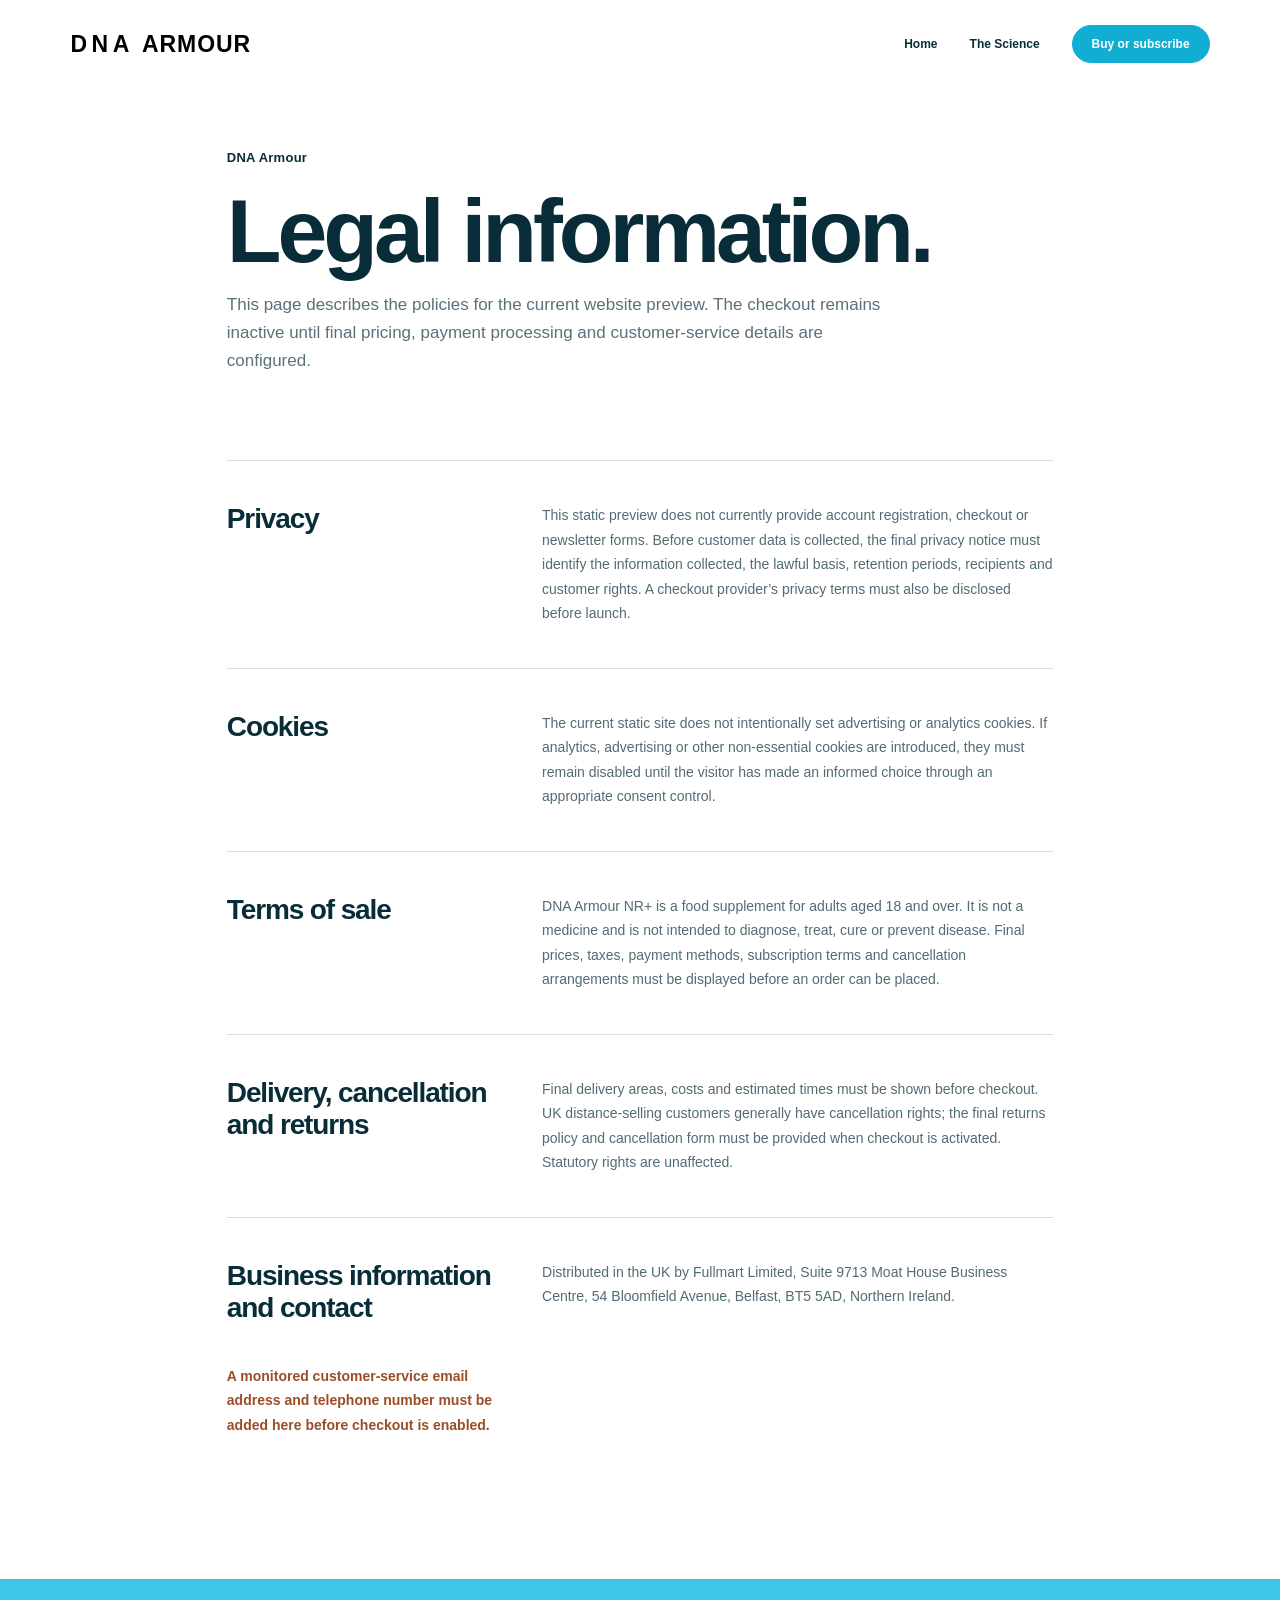
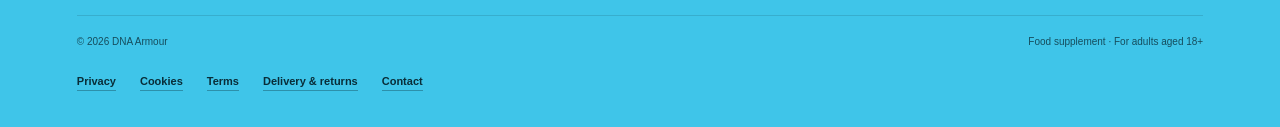
==== commit b248e9d1: "Make checkout a plain Amazon link, fill favicon, show bottle cut-out - Continue to checkout is now a" ====
--- a/legal.html
+++ b/legal.html
@@ -1,5 +1,5 @@
-<!doctype html><html lang="en-GB"><head><meta charset="utf-8"><meta name="viewport" content="width=device-width,initial-scale=1"><title>Legal information | DNA Armour</title><meta name="description" content="Privacy, cookies, terms, delivery, returns and contact information for DNA Armour."><link rel="stylesheet" href="styles.css"></head>
-<body class="legal-page"><header class="site-header"><a class="brand header-wordmark" href="/"><span class="brand-dna">DNA</span><span class="brand-armour">ARMOUR</span></a><button class="nav-toggle" aria-label="Open menu" aria-expanded="false" aria-controls="primary-nav"><svg class="nav-toggle-svg" viewBox="0 0 24 24" width="24" height="24" fill="none" stroke="currentColor" stroke-linecap="round" stroke-linejoin="round" aria-hidden="true"><g class="icon-burger"><line x1="2" y1="5" x2="22" y2="5" stroke-width="2"/><line x1="2" y1="12" x2="22" y2="12" stroke-width="2"/><line x1="2" y1="19" x2="22" y2="19" stroke-width="2"/></g><g class="icon-dna"><polygon points="9.5,7.67 14.5,7.67 17,12 14.5,16.33 9.5,16.33 7,12" stroke-width="2.2" fill="none"/><line x1="9.5" y1="7.67" x2="2.5" y2="1" stroke-width="2.2"/><line x1="14.5" y1="7.67" x2="21.5" y2="1" stroke-width="2.2"/><line x1="9.5" y1="16.33" x2="2.5" y2="23" stroke-width="2.2"/><line x1="14.5" y1="16.33" x2="21.5" y2="23" stroke-width="2.2"/></g></svg></button><nav id="primary-nav"><a href="/">Home</a><a href="science.html">The Science</a><a class="nav-cta" href="shop.html">Buy or subscribe</a></nav></header>
+<!doctype html><html lang="en-GB"><head><meta charset="utf-8"><meta name="viewport" content="width=device-width,initial-scale=1"><title>Legal information | DNA Armour</title><meta name="description" content="Privacy, cookies, terms, delivery, returns and contact information for DNA Armour."><link rel="icon" href="assets/favicon.png" sizes="192x192" type="image/png"><link rel="stylesheet" href="styles.css?v=2"><script>window.va=window.va||function(){(window.vaq=window.vaq||[]).push(arguments)};</script><script defer src="/_vercel/insights/script.js"></script></head>
+<body class="legal-page"><header class="site-header"><a class="brand header-wordmark" href="/"><span class="brand-dna">DNA</span><span class="brand-armour">ARMOUR</span></a><button class="nav-toggle" aria-label="Open menu" aria-expanded="false" aria-controls="primary-nav"><svg class="nav-toggle-svg" viewBox="0 0 24 24" width="24" height="24" fill="none" stroke="#000" stroke-linecap="round" stroke-linejoin="round" aria-hidden="true"><g class="icon-burger"><line x1="2" y1="5" x2="22" y2="5" stroke-width="2"/><line x1="2" y1="12" x2="22" y2="12" stroke-width="2"/><line x1="2" y1="19" x2="22" y2="19" stroke-width="2"/></g></svg><img class="icon-dna-img" src="assets/dna-icon.png" alt="" aria-hidden="true"></button><nav id="primary-nav"><a href="/">Home</a><a href="science.html">The Science</a><a class="nav-cta" href="shop.html">Buy or subscribe</a></nav></header>
 <main class="legal-main"><header><p class="eyebrow">DNA Armour</p><h1>Legal information.</h1><p>This page describes the policies for the current website preview. The checkout remains inactive until final pricing, payment processing and customer-service details are configured.</p></header>
 <section id="privacy"><h2>Privacy</h2><p>This static preview does not currently provide account registration, checkout or newsletter forms. Before customer data is collected, the final privacy notice must identify the information collected, the lawful basis, retention periods, recipients and customer rights. A checkout provider’s privacy terms must also be disclosed before launch.</p></section>
 <section id="cookies"><h2>Cookies</h2><p>The current static site does not intentionally set advertising or analytics cookies. If analytics, advertising or other non-essential cookies are introduced, they must remain disabled until the visitor has made an informed choice through an appropriate consent control.</p></section>
--- a/styles.css
+++ b/styles.css
@@ -1,31 +1,31 @@
-:root{--cyan:#3fc5e9;--ink:#092d38;--ink-soft:#315460;--mist:#dff4f8;--line:#dce3e6;--sans:-apple-system,BlinkMacSystemFont,"Helvetica Neue",Helvetica,Arial,sans-serif;--ease:cubic-bezier(.22,1,.36,1)}
+:root{--cyan:#3fc5e9;--ink:#092d38;--ink-soft:#315460;--mist:#fff;--line:#dce3e6;--sans:-apple-system,BlinkMacSystemFont,"Helvetica Neue",Helvetica,Arial,sans-serif;--ease:cubic-bezier(.22,1,.36,1)}
 *{box-sizing:border-box}html{scroll-behavior:smooth;scroll-padding-top:90px}body{margin:0;background:var(--mist);color:var(--ink);font-family:var(--sans);-webkit-font-smoothing:antialiased}a{color:inherit}img{display:block;max-width:100%}button{font:inherit}button,a{-webkit-tap-highlight-color:transparent}a:focus-visible,button:focus-visible{outline:3px solid #08384a;outline-offset:5px}.skip-link{position:fixed;top:-100px;left:16px;z-index:100;background:white;padding:12px}.skip-link:focus{top:12px}[hidden]{display:none!important}
 .site-header{position:fixed;inset:0 0 auto;z-index:30;display:flex;align-items:center;justify-content:space-between;height:88px;padding:0 5.5vw;transition:background .3s,box-shadow .3s}.site-header.is-scrolled{background:rgb(255 255 255 / .86);backdrop-filter:blur(18px);box-shadow:0 1px 0 #092d3810}.site-header.on-story{background:transparent;box-shadow:none;backdrop-filter:none}.brand{display:inline-grid;grid-template-columns:auto auto;align-items:center;gap:3px 9px;text-decoration:none;font-weight:800}.brand-dna{font-size:25px;letter-spacing:5px;line-height:1}.brand-armour{grid-column:1;grid-row:2;font-size:8px;letter-spacing:3px}.brand-mark{grid-column:2;grid-row:1 / 3;border:1px solid;padding:7px 4px;font-size:11px;letter-spacing:-.6px}nav{display:flex;align-items:center;gap:32px;font-size:12px;font-weight:550}nav a{text-decoration:none}.nav-cta{border:1px solid #092d383d;border-radius:30px;padding:11px 19px}nav a:hover{opacity:.65}
-.story{height:340svh;background:var(--cyan);position:relative}.product-stage{height:100svh;min-height:660px;position:sticky;top:0;overflow:hidden;background:var(--cyan)}.product-view{position:absolute;left:3%;top:11%;width:48%;height:76%;will-change:transform}#bottle-canvas{position:relative;z-index:2;display:block;width:100%;height:100%}.bottle-fallback{position:absolute;inset:0;width:100%;height:100%;object-fit:contain;z-index:2}.bottle-shadow{position:absolute;left:33%;bottom:1%;width:34%;height:20px;border-radius:50%;background:#04576d2e;filter:blur(13px)}
-.story-copy{position:absolute;left:54%;right:6%;top:15%;bottom:13%;display:grid;align-items:center}.story-step{grid-area:1/1;visibility:hidden;opacity:0;transform:translateY(18px);transition:opacity .32s,transform .5s var(--ease),visibility .32s;pointer-events:none}.story-step.is-active{visibility:visible;opacity:1;transform:none;pointer-events:auto}.copy-card{max-width:580px}.eyebrow{margin:0 0 24px;font-size:13px;font-weight:650;letter-spacing:.02em}h1,h2,h3,blockquote{margin:0;font-weight:650;letter-spacing:-.065em}h1,.story h2{font-size:clamp(64px,6.4vw,104px);line-height:.99;font-weight:650}.title-dot{color:white}.lead{font-size:clamp(20px,1.9vw,28px);letter-spacing:-.035em;line-height:1.32;font-weight:500;margin:28px 0 0}.formula-summary{font-size:14px;line-height:1.75;color:#164d5d;margin:18px 0 0;max-width:420px;letter-spacing:-.015em}.pill-button{display:inline-flex;align-items:center;gap:23px;border-radius:40px;background:var(--ink);color:white;text-decoration:none;font-size:13px;font-weight:550;padding:16px 24px;margin-top:28px;transition:background .2s,transform .2s}.pill-button:hover{background:#174858;transform:translateY(-2px)}.pill-button span{font-size:17px}.product-meta{font-size:11px;font-weight:500;letter-spacing:.015em;margin:19px 0;color:#164d5d}.product-meta span{padding:0 8px}.mini-stats{display:flex;gap:42px;margin-top:30px}.mini-stats>span{display:grid;gap:8px;font-size:12px;color:#164d5d}.mini-stats strong{font-size:45px;font-weight:600;letter-spacing:-.055em;color:var(--ink)}.story-bottom{position:absolute;left:5.5%;right:5.5%;bottom:29px;display:flex;align-items:center;justify-content:space-between}.scroll-cue{font-size:11px;display:flex;gap:16px;align-items:center;margin:0}.scroll-cue>span{font-size:17px}.story-controls{position:absolute;left:50%;transform:translateX(-50%);display:flex;gap:2px}.story-controls button{border:0;background:transparent;width:36px;height:36px;padding:10px;cursor:pointer}.story-controls span{display:block;width:6px;height:6px;border-radius:5px;background:#092d3845;transition:width .25s,background .25s}.story-controls button[aria-pressed=true] span{width:18px;background:var(--ink)}.view-caption{font-size:11px;color:#164d5d}
+.story{height:306svh;background:var(--cyan);position:relative}.product-stage{height:100svh;min-height:660px;position:sticky;top:0;overflow:hidden;background:var(--cyan)}.product-view{position:absolute;left:3%;top:11%;width:48%;height:76%;will-change:transform}#bottle-canvas{position:relative;z-index:2;display:block;width:100%;height:100%}.bottle-fallback{position:absolute;inset:0;width:100%;height:100%;object-fit:contain;z-index:2}.bottle-shadow{position:absolute;left:33%;bottom:1%;width:34%;height:20px;border-radius:50%;background:#04576d2e;filter:blur(13px)}
+.story-copy{position:absolute;left:54%;right:6%;top:15%;bottom:13%;display:grid;align-items:center}.story-step{grid-area:1/1;visibility:hidden;opacity:0;transform:translateY(18px);transition:opacity .32s,transform .5s var(--ease),visibility .32s;pointer-events:none}.story-step.is-active{visibility:visible;opacity:1;transform:none;pointer-events:auto}.copy-card{max-width:580px}.eyebrow{margin:0 0 24px;font-size:13px;font-weight:650;letter-spacing:.02em}h1,h2,h3,blockquote{margin:0;font-weight:650;letter-spacing:-.065em}h1,.story h2{font-size:clamp(72px,7.2vw,116px);line-height:.99;font-weight:650}.title-dot{color:white}.lead{font-size:clamp(20px,1.9vw,28px);letter-spacing:-.035em;line-height:1.32;font-weight:500;margin:28px 0 0}.formula-summary{font-size:14px;line-height:1.75;color:#164d5d;margin:18px 0 0;max-width:420px;letter-spacing:-.015em}.pill-button{display:inline-flex;align-items:center;gap:23px;border-radius:40px;background:var(--ink);color:white;text-decoration:none;font-size:13px;font-weight:550;padding:16px 24px;margin-top:28px;transition:background .2s,transform .2s}.pill-button:hover{background:#174858;transform:translateY(-2px)}.pill-button span{font-size:17px}.product-meta{font-size:11px;font-weight:500;letter-spacing:.015em;margin:19px 0;color:#164d5d}.product-meta span{padding:0 8px}.mini-stats{display:flex;gap:42px;margin-top:30px}.mini-stats>span{display:grid;gap:8px;font-size:12px;color:#164d5d}.mini-stats strong{font-size:45px;font-weight:600;letter-spacing:-.055em;color:var(--ink)}.story-bottom{position:absolute;left:5.5%;right:5.5%;bottom:29px;display:flex;align-items:center;justify-content:space-between}.scroll-cue{font-size:11px;display:flex;gap:16px;align-items:center;margin:0}.scroll-cue>span{font-size:17px}.story-controls{position:absolute;left:50%;transform:translateX(-50%);display:flex;gap:2px}.story-controls button{border:0;background:transparent;width:36px;height:36px;padding:10px;cursor:pointer}.story-controls span{display:block;width:6px;height:6px;border-radius:5px;background:#092d3845;transition:width .25s,background .25s}.story-controls button[aria-pressed=true] span{width:18px;background:var(--ink)}.view-caption{font-size:11px;color:#164d5d}
 .marquee{background:white;border-bottom:1px solid #e8ecee;padding:25px 5.5%;overflow:hidden}.marquee-track{display:flex;justify-content:space-around;align-items:center;gap:26px;white-space:nowrap;font-size:11px;font-weight:550;color:#55707b}.marquee-track>*:nth-child(n+9){display:none}.marquee i{width:3px;height:3px;background:#92a6af;border-radius:50%}
 .formula-section{padding:120px 6%;max-width:1600px;margin:auto}.section-heading{display:grid;grid-template-columns:1.5fr 1fr;gap:24px;margin-bottom:55px;align-items:end}.section-heading .eyebrow{grid-column:1/-1;margin:0;color:#637d88}.section-heading h2,.ingredients-intro h2,.ritual-copy h2{font-size:clamp(40px,4.7vw,72px);line-height:1.05}.section-heading>p:last-child{max-width:360px;margin:0 0 4px;line-height:1.7;font-size:16px;color:#637681}.formula-grid{display:grid;grid-template-columns:1.15fr 1fr;gap:18px}.formula-card{position:relative;border-radius:25px;background:white;padding:36px;overflow:hidden;min-height:250px}.formula-card-feature{grid-row:span 2;background:var(--cyan)}.card-number{position:absolute;right:30px;top:33px;font-size:11px;opacity:.5}.card-kicker{font-size:11px;font-weight:600;letter-spacing:.02em;margin:0 0 35px}.formula-card h3{font-size:34px;line-height:1.1;max-width:380px;letter-spacing:-.05em}.formula-card-feature h3{font-size:50px}.formula-card p:last-of-type{max-width:370px;font-size:14px;line-height:1.7;color:#4d6670}.formula-card-feature p:last-of-type{color:#164d5d}.orb{position:absolute;right:-65px;bottom:-130px;width:330px;height:330px;border:1px solid #ffffff70;border-radius:50%;display:grid;place-items:center;box-shadow:inset 0 0 0 50px #ffffff10,inset 0 0 0 100px #ffffff10}.orb span{font-size:65px;font-weight:650;color:#fff;letter-spacing:-.06em;transform:translate(-25px,-48px)}
 .statement-section{background:#092d38;color:white;padding:130px 7%;text-align:center}.statement-mark{display:none}blockquote{font-size:clamp(38px,5.7vw,85px);max-width:1000px;line-height:1.08;margin:auto}.statement-section p{color:#a4c0ca;font-size:15px;line-height:1.6;margin-top:30px}
-.ingredients-section{display:grid;grid-template-columns:.85fr 1.15fr;gap:8%;padding:120px 6%;background:#dff4f8}.ingredients-intro{position:sticky;top:130px;align-self:start}.ingredients-intro>p:not(.eyebrow){font-size:15px;line-height:1.7;color:#637681;max-width:300px}.text-link{display:inline-flex;gap:25px;align-items:center;text-decoration:none;font-size:13px;font-weight:550;margin-top:20px;border-bottom:1px solid #aab9bf;padding-bottom:7px}.ingredient-table{border-top:1px solid #173d4b}.table-row{display:grid;grid-template-columns:1.7fr .65fr .42fr;gap:16px;padding:18px 0;border-bottom:1px solid #e2e9ec;font-size:13px;align-items:baseline}.table-head{font-size:10px;color:#637681;font-weight:550}.table-row strong{font-weight:600}.table-row small{display:block;font-size:10px;margin-top:5px;color:#637681}.table-note{font-size:10px;color:#637681;line-height:1.6}
+.ingredients-section{display:grid;grid-template-columns:.85fr 1.15fr;gap:8%;padding:120px 6%;background:#fff}.ingredients-intro{position:sticky;top:130px;align-self:start}.ingredients-intro>p:not(.eyebrow){font-size:15px;line-height:1.7;color:#637681;max-width:300px}.text-link{display:inline-flex;gap:25px;align-items:center;text-decoration:none;font-size:13px;font-weight:550;margin-top:20px;border-bottom:1px solid #aab9bf;padding-bottom:7px}.ingredient-table{border-top:1px solid #173d4b}.table-row{display:grid;grid-template-columns:1.7fr .65fr .42fr;gap:16px;padding:18px 0;border-bottom:1px solid #e2e9ec;font-size:13px;align-items:baseline}.table-head{font-size:10px;color:#637681;font-weight:550}.table-row strong{font-weight:600}.table-row small{display:block;font-size:10px;margin-top:5px;color:#637681}.table-note{font-size:10px;color:#637681;line-height:1.6}
 .ritual-section{display:grid;grid-template-columns:1fr 1fr;background:#e9f6f9}.ritual-visual{position:relative;min-height:640px;display:grid;place-items:center;overflow:hidden}.ritual-visual img{width:90%;max-height:650px;object-fit:contain;position:relative;z-index:1}.ritual-ring{display:none}.ritual-copy{padding:100px 10% 100px 5%;align-self:center}.ritual-copy>p:not(.eyebrow){font-size:15px;line-height:1.7;color:#637681}.ritual-details{margin:32px 0;border-top:1px solid #c5dce3}.ritual-details div{display:flex;justify-content:space-between;padding:18px 0;border-bottom:1px solid #c5dce3;font-size:12px}.ritual-details strong{font-weight:600}.ritual-copy p.caution{font-size:10px}footer{background:var(--cyan);padding:55px 6% 25px}.footer-brand{margin-bottom:50px}footer>p{font-size:clamp(40px,7vw,100px);font-weight:650;letter-spacing:-.065em;margin:0 0 55px}.footer-meta{display:flex;justify-content:space-between;border-top:1px solid #092d3826;padding-top:20px;font-size:10px;color:#164d5d}
 .reveal{opacity:1}.js-ready .reveal{opacity:0;transform:translateY(22px);transition:opacity .7s,transform .9s var(--ease)}.js-ready .reveal.is-visible{opacity:1;transform:none}
 @media(min-width:1700px){.product-view{left:8%;width:40%}.story-copy{right:12%}}
-@media(max-width:760px){.site-header{height:67px;padding:0 22px}.brand-dna{font-size:20px}.brand-armour{font-size:6px}.brand-mark{font-size:9px;padding:5px 3px}nav{gap:0}.nav-cta{font-size:11px;padding:9px 15px}.story{height:330svh}.product-stage{min-height:620px}.product-view{top:8%;left:10%;width:80%;height:45%}.bottle-shadow{bottom:0;height:12px;width:26%;left:37%;filter:blur(10px)}.story-copy{left:7%;right:7%;top:60%;bottom:8%;align-items:start;text-align:center}.copy-card{max-width:430px;margin:auto}.eyebrow{font-size:10px;margin:0 0 12px}h1,.story h2{font-size:clamp(40px,10.4vw,62px);line-height:.99;letter-spacing:-.065em}.story h1 br{display:none}.story h1{font-size:clamp(36px,9.1vw,53px);white-space:nowrap}.lead{font-size:18px;line-height:1.25;margin-top:15px}.lead br{display:none}.formula-summary{font-size:10px;line-height:1.6;max-width:320px;margin:13px auto 0}.pill-button{font-size:11px;padding:12px 19px;gap:16px;margin-top:17px}.pill-button span{font-size:14px}.product-meta{font-size:9px;margin-top:12px}.story-bottom{left:22px;right:22px;bottom:15px}.view-caption{display:none}.scroll-cue{font-size:9px;gap:9px}.scroll-cue span{font-size:13px}.story-controls{left:auto;right:0;transform:none}.story-controls button{width:29px;height:29px;padding:9px}.mini-stats{justify-content:center;gap:40px;margin-top:17px}.mini-stats strong{font-size:34px}.mini-stats>span{font-size:10px;gap:3px}.marquee{padding:22px;}.marquee-track{font-size:9px;gap:16px;justify-content:center}.marquee-track>*:nth-child(n+6){display:none}.formula-section{padding:75px 22px}.section-heading{grid-template-columns:1fr;gap:18px;margin-bottom:32px}.section-heading>p:last-child{font-size:14px}.section-heading h2,.ingredients-intro h2,.ritual-copy h2{font-size:42px}.formula-grid{grid-template-columns:1fr}.formula-card{padding:28px;border-radius:20px;min-height:220px}.formula-card-feature{min-height:390px;grid-row:auto}.formula-card h3{font-size:31px}.formula-card-feature h3{font-size:39px;max-width:290px}.card-number{right:25px;top:27px}.statement-section{padding:85px 24px}.statement-section p{font-size:12px}.ingredients-section{display:block;padding:75px 22px}.ingredients-intro{position:static;margin-bottom:36px}.table-row{font-size:11px;gap:8px;padding:15px 0;grid-template-columns:1.6fr .7fr .45fr}.table-head{font-size:9px}.table-row small{font-size:9px}.ritual-section{grid-template-columns:1fr}.ritual-visual{min-height:400px;height:52svh}.ritual-visual img{height:100%;width:90%}.ritual-copy{padding:35px 25px 70px}.footer-meta{font-size:9px;gap:14px}footer{padding:40px 23px 25px}footer>p{font-size:41px;margin-bottom:40px}}
-@media(max-height:740px) and (max-width:760px){.product-view{top:10%;height:38%}.story-copy{top:49%}.formula-summary{margin-top:9px;font-size:9px}.lead{font-size:16px;margin-top:11px}.pill-button{margin-top:12px}.product-meta{margin-top:10px}.story .eyebrow{margin-bottom:10px}}
+@media(max-width:760px){.site-header{height:67px;padding:0 22px}.brand-dna{font-size:20px}.brand-armour{font-size:6px}.brand-mark{font-size:9px;padding:5px 3px}nav{gap:0}.nav-cta{font-size:11px;padding:9px 15px}.story{height:298svh}.product-stage{min-height:620px}.product-view{top:8%;left:10%;width:80%;height:36%}.bottle-shadow{bottom:0;height:12px;width:26%;left:37%;filter:blur(10px)}.story-copy{left:7%;right:7%;top:67%;bottom:8%;align-items:start;text-align:center}.copy-card{max-width:430px;margin:auto}.eyebrow{font-size:10px;margin:0 0 12px}h1,.story h2{font-size:clamp(46px,12vw,72px);line-height:.99;letter-spacing:-.065em}.story h1 br{display:none}.story h1{font-size:clamp(42px,10.8vw,62px);white-space:nowrap}.lead{font-size:18px;line-height:1.25;margin-top:15px}.lead br{display:none}.formula-summary{font-size:10px;line-height:1.6;max-width:320px;margin:13px auto 0}.pill-button{font-size:11px;padding:12px 19px;gap:16px;margin-top:17px}.pill-button span{font-size:14px}.product-meta{font-size:9px;margin-top:12px}.story-bottom{left:22px;right:22px;bottom:15px}.view-caption{display:none}.scroll-cue{font-size:9px;gap:9px}.scroll-cue span{font-size:13px}.story-controls{left:auto;right:0;transform:none}.story-controls button{width:29px;height:29px;padding:9px}.mini-stats{justify-content:center;gap:40px;margin-top:17px}.mini-stats strong{font-size:34px}.mini-stats>span{font-size:10px;gap:3px}.marquee{padding:22px;}.marquee-track{font-size:9px;gap:16px;justify-content:center}.marquee-track>*:nth-child(n+6){display:none}.formula-section{padding:75px 22px}.section-heading{grid-template-columns:1fr;gap:18px;margin-bottom:32px}.section-heading>p:last-child{font-size:14px}.section-heading h2,.ingredients-intro h2,.ritual-copy h2{font-size:42px}.formula-grid{grid-template-columns:1fr}.formula-card{padding:28px;border-radius:20px;min-height:220px}.formula-card-feature{min-height:390px;grid-row:auto}.formula-card h3{font-size:31px}.formula-card-feature h3{font-size:39px;max-width:290px}.card-number{right:25px;top:27px}.statement-section{padding:85px 24px}.statement-section p{font-size:12px}.ingredients-section{display:block;padding:75px 22px}.ingredients-intro{position:static;margin-bottom:36px}.table-row{font-size:11px;gap:8px;padding:15px 0;grid-template-columns:1.6fr .7fr .45fr}.table-head{font-size:9px}.table-row small{font-size:9px}.ritual-section{grid-template-columns:1fr}.ritual-visual{min-height:400px;height:52svh}.ritual-visual img{height:100%;width:90%}.ritual-copy{padding:35px 25px 70px}.footer-meta{font-size:9px;gap:14px}footer{padding:40px 23px 25px}footer>p{font-size:41px;margin-bottom:40px}}
+@media(max-height:740px) and (max-width:760px){.product-view{top:10%;height:38%}.story-copy{top:55%}.formula-summary{margin-top:9px;font-size:9px}.lead{font-size:16px;margin-top:11px}.pill-button{margin-top:12px}.product-meta{margin-top:10px}.story .eyebrow{margin-bottom:10px}}
 .ingredient-roll-card{width:100%}.story .ingredient-roll-card h2{font-size:13px;letter-spacing:.02em;line-height:1.4;margin-bottom:28px}
-.ingredient-roller{--row-height:110px;height:calc(var(--row-height)*3);overflow:hidden;mask-image:linear-gradient(transparent,#000 22%,#000 78%,transparent);-webkit-mask-image:linear-gradient(transparent,#000 22%,#000 78%,transparent)}
-.ingredient-reel{list-style:none;margin:0;padding:0;will-change:transform}.ingredient-reel li{height:var(--row-height);display:flex;align-items:center;font-size:clamp(32px,3.65vw,57px);font-weight:650;line-height:1.03;letter-spacing:-.045em}
+.ingredient-roller{--row-height:120px;height:calc(var(--row-height)*3);overflow:hidden;position:relative}.ingredient-roller::before,.ingredient-roller::after{content:'';position:absolute;left:0;right:0;height:22%;z-index:1;pointer-events:none}.ingredient-roller::before{top:0;background:linear-gradient(to bottom,var(--cyan) 0%,transparent 100%)}.ingredient-roller::after{bottom:0;background:linear-gradient(to top,var(--cyan) 0%,transparent 100%)}
+.ingredient-reel{list-style:none;margin:0;padding:0;will-change:transform;transform:translate3d(0,var(--row-height),0)}.ingredient-reel li:not(:first-child){opacity:0}.ingredient-reel li{height:var(--row-height);display:flex;align-items:center;font-size:clamp(36px,4.1vw,64px);font-weight:650;line-height:1.03;letter-spacing:-.045em}
 .ingredient-roll-footer{display:flex;gap:25px;align-items:center;margin:28px 0 0;font-size:12px;color:#164d5d}.ingredient-roll-footer>span:first-child{font-variant-numeric:tabular-nums;font-weight:600}
-@media(max-width:760px){.story .ingredient-roll-card h2{font-size:11px;margin-bottom:12px}.ingredient-roller{--row-height:60px}.ingredient-reel li{justify-content:center;font-size:31px}.ingredient-roll-footer{justify-content:center;font-size:10px;margin-top:16px;gap:18px}}
+@media(max-width:760px){.story .ingredient-roll-card h2{font-size:11px;margin-bottom:12px}.ingredient-roller{--row-height:64px}.ingredient-reel li{justify-content:center;font-size:36px}.ingredient-roll-footer{justify-content:center;font-size:10px;margin-top:16px;gap:18px}}
 @media(max-height:740px) and (max-width:760px){.ingredient-roller{--row-height:58px}.ingredient-reel li{font-size:28px}.ingredient-roll-footer{margin-top:12px}}
-@media(prefers-reduced-motion:reduce){.ingredient-roller{height:auto;mask-image:none;-webkit-mask-image:none}.ingredient-reel{display:grid;grid-template-columns:1fr 1fr;gap:10px 18px;transform:none!important}.ingredient-reel li{height:auto;font-size:18px;line-height:1.3;opacity:1!important;letter-spacing:-.02em}.ingredient-reel br{display:none}.ingredient-roll-footer>span:first-child{display:none}}
+@media(prefers-reduced-motion:reduce){.ingredient-roller{height:auto}.ingredient-roller::before,.ingredient-roller::after{display:none}.ingredient-reel{display:grid;grid-template-columns:1fr 1fr;gap:10px 18px;transform:none!important}.ingredient-reel li{height:auto;font-size:18px;line-height:1.3;opacity:1!important;letter-spacing:-.02em}.ingredient-reel br{display:none}.ingredient-roll-footer>span:first-child{display:none}}
 h1,.story h2{letter-spacing:-.045em}.story h1{word-spacing:.015em}
 @media(prefers-reduced-motion:reduce){html{scroll-behavior:auto}*,*::before,*::after{transition:none!important;animation:none!important}.js-ready .reveal{opacity:1;transform:none}}
 .intro-card{transform:translateY(143px)}
 .intro-card>*:not(.hero-ingredient-title){opacity:var(--intro-visibility,1);transition:opacity .16s linear}
-.hero-ingredient-title{font-size:clamp(32px,3.65vw,57px)!important;line-height:1.03!important;letter-spacing:-.045em!important}
+.hero-ingredient-title{font-size:clamp(36px,4.1vw,64px)!important;line-height:1.03!important;letter-spacing:-.045em!important}
 .science-section{padding:125px 6% 145px;background:#edf4f5}.science-heading{display:grid;grid-template-columns:1.45fr .75fr;gap:24px;align-items:end;max-width:1450px;margin:0 auto 65px}.science-heading .eyebrow{grid-column:1/-1;color:#607983;margin:0}.science-heading h2{font-size:clamp(48px,6vw,92px);line-height:.98;letter-spacing:-.06em;margin:0}.science-heading>p:last-child{font-size:16px;line-height:1.7;color:#60737b;max-width:390px;margin:0 0 5px}.science-grid{max-width:1450px;margin:auto;display:grid;grid-template-columns:repeat(12,1fr);grid-auto-flow:dense;gap:18px}.science-card{grid-column:span 4;min-height:440px;position:relative;overflow:hidden;padding:38px;border-radius:30px;background:rgba(255,255,255,.62);display:flex;flex-direction:column;isolation:isolate}.science-card-wide{grid-column:span 8}.science-card-tall{grid-row:span 2;min-height:898px}.science-card-cyan{background:var(--cyan)}.science-card-dark{background:var(--ink);color:white}.science-index{font-size:11px;font-weight:600;letter-spacing:.03em;margin:0 0 auto;color:#58717a}.science-card-dark .science-index{color:#9eb5bd}.science-card h3{font-size:clamp(33px,3.2vw,52px);line-height:1.02;max-width:760px;margin:100px 0 18px;position:relative;z-index:2}.science-card>p:not(.science-index){font-size:14px;line-height:1.7;color:#526b74;max-width:590px;margin:0 0 25px;position:relative;z-index:2}.science-card-dark>p:not(.science-index){color:#bfd0d6}.science-card>a{font-size:11px;font-weight:600;text-decoration:none;margin-top:auto;position:relative;z-index:2;display:inline-flex;gap:13px;align-items:center;width:max-content;border-bottom:1px solid currentColor;padding-bottom:5px}.science-art{position:absolute;right:-12px;top:15px;width:45%;height:49%;opacity:.12;stroke:currentColor;fill:none;stroke-width:2;z-index:-1}.science-card-wide .science-art{width:38%;height:65%}.science-art-magnesium{border:1px solid;border-radius:50%;right:5%;top:8%;aspect-ratio:1;height:auto;display:grid;place-items:center;font-size:74px;font-weight:650}.science-art-magnesium i{position:absolute;border:1px solid;border-radius:50%;inset:12%}.science-art-magnesium i:nth-child(3){inset:25%}.science-art-magnesium i:nth-child(4){inset:39%}.science-art-nad{display:flex;align-items:center;justify-content:center;gap:34px;font-size:42px;font-weight:650;right:3%;top:15%;height:58%}.science-art-nad i{width:10px;height:10px;border-radius:50%;background:currentColor;position:relative}.science-art-nad i::after{content:"";position:absolute;width:35px;height:1px;background:currentColor;top:5px;right:8px}.science-art-vitamins{display:flex;gap:12px;right:2%;top:10%;width:49%;height:auto}.science-art-vitamins span{display:grid;place-items:center;width:90px;aspect-ratio:1;border:1px solid;border-radius:50%;font-size:26px;font-weight:650}.science-note{max-width:1450px;margin:30px auto 0;color:#72848b;font-size:10px;line-height:1.55}
-.shop-page{background:#dff4f8;min-height:100svh}.shop-page .site-header{background:rgba(223,244,248,.9);backdrop-filter:blur(18px)}.shop-main{min-height:100svh;display:grid;grid-template-columns:1.05fr .95fr;padding:115px 6% 55px;gap:5%;align-items:center}.shop-visual{height:75svh;min-height:560px;background:var(--cyan);border-radius:34px;display:grid;place-items:center;position:relative;overflow:hidden}.shop-visual::before{content:"";position:absolute;width:70%;aspect-ratio:1;border:1px solid #fff8;border-radius:50%;box-shadow:0 0 0 70px #fff1,0 0 0 140px #fff1}.shop-visual img{width:85%;height:90%;object-fit:contain;position:relative}.shop-copy{max-width:590px}.shop-copy h1{font-size:clamp(55px,5.8vw,90px);line-height:.95}.shop-intro{font-size:19px;line-height:1.55;color:#536b74;max-width:520px}.purchase-options{display:grid;gap:11px;border:0;padding:0;margin:35px 0 25px}.purchase-option{display:grid;grid-template-columns:auto 1fr auto;align-items:center;gap:15px;padding:20px 22px;background:white;border:1.5px solid transparent;border-radius:18px;cursor:pointer}.purchase-option:has(input:checked){border-color:var(--ink)}.purchase-option input{accent-color:var(--ink);width:18px;height:18px}.purchase-option strong{font-size:15px}.purchase-option small{display:block;color:#687d85;margin-top:4px}.purchase-option>span:last-child{font-size:12px;color:#687d85}.purchase-action{width:100%;border:0;border-radius:50px;background:var(--ink);color:white;padding:18px 22px;font-weight:600;cursor:pointer}.purchase-action:hover{background:#174858}.purchase-note{min-height:20px;font-size:11px;color:#5d727a;text-align:center}.shop-points{display:flex;gap:25px;list-style:none;padding:0;margin:32px 0 0;font-size:11px;color:#5d727a}.shop-points li::before{content:"✓";margin-right:7px;color:var(--ink)}
+.shop-page{background:#fff;min-height:100svh}.shop-page .site-header{background:rgba(255,255,255,.9);backdrop-filter:blur(18px)}.shop-main{min-height:100svh;display:grid;grid-template-columns:1.05fr .95fr;padding:115px 6% 55px;gap:5%;align-items:center}.shop-visual{height:75svh;min-height:560px;background:var(--cyan);border-radius:34px;display:grid;place-items:center;position:relative;overflow:hidden}.shop-visual::before{content:"";position:absolute;width:70%;aspect-ratio:1;border:1px solid #fff8;border-radius:50%;box-shadow:0 0 0 70px #fff1,0 0 0 140px #fff1}.shop-visual img{width:85%;height:90%;object-fit:contain;position:relative}.shop-copy{max-width:590px}.shop-copy h1{font-size:clamp(55px,5.8vw,90px);line-height:.95}.shop-intro{font-size:19px;line-height:1.55;color:#536b74;max-width:520px}.purchase-options{display:grid;gap:11px;border:0;padding:0;margin:35px 0 25px}.purchase-option{display:grid;grid-template-columns:auto 1fr auto;align-items:center;gap:15px;padding:20px 22px;background:white;border:1.5px solid transparent;border-radius:18px;cursor:pointer}.purchase-option:has(input:checked){border-color:var(--ink)}.purchase-option input{accent-color:var(--ink);width:18px;height:18px}.purchase-option strong{font-size:15px}.purchase-option small{display:block;color:#687d85;margin-top:4px}.purchase-option>span:last-child{font-size:12px;color:#687d85}.purchase-action{display:block;box-sizing:border-box;width:100%;text-align:center;text-decoration:none;border:0;border-radius:50px;background:var(--ink);color:white;padding:18px 22px;font-weight:600;cursor:pointer}.purchase-action:hover{background:#174858}.purchase-note{min-height:20px;font-size:11px;color:#5d727a;text-align:center}.shop-points{display:flex;gap:25px;list-style:none;padding:0;margin:32px 0 0;font-size:11px;color:#5d727a}.shop-points li::before{content:"✓";margin-right:7px;color:var(--ink)}
 @media(max-width:900px){.science-grid{grid-template-columns:1fr 1fr}.science-card,.science-card-wide{grid-column:span 1}.science-card-tall{grid-row:auto;min-height:440px}.shop-main{grid-template-columns:1fr;padding-top:95px}.shop-visual{height:55svh;min-height:440px}.shop-copy{padding:25px 0}}
 @media(max-width:760px){.hero-ingredient-title{font-size:clamp(39px,10.4vw,54px)!important;white-space:normal!important}.story h1.hero-ingredient-title br{display:block}.science-section{padding:80px 22px}.science-heading{grid-template-columns:1fr;margin-bottom:35px}.science-heading h2{font-size:46px}.science-heading>p:last-child{font-size:14px}.science-grid{grid-template-columns:1fr;gap:13px}.science-card,.science-card-wide{grid-column:1;min-height:390px;padding:29px;border-radius:23px}.science-card h3{margin-top:90px;font-size:38px}.science-card .science-art{width:52%}.science-card-wide .science-art{width:47%}.science-art-vitamins{width:64%!important}.science-art-vitamins span{width:65px}.shop-main{padding:82px 18px 40px}.shop-visual{height:48svh;min-height:350px;border-radius:25px}.shop-copy h1{font-size:49px}.shop-intro{font-size:16px}.shop-points{flex-wrap:wrap;gap:12px 20px}}
 @media(max-width:760px){.intro-card{transform:translateY(39px)}.hero-ingredient-title{font-size:31px!important}}
@@ -39,7 +39,7 @@
 .formula-journey-card .ingredient-roll-footer{opacity:var(--carousel-visibility,0);transition:opacity .12s linear}
 @media(max-width:760px){.product-view{left:13%;width:74%;height:42%}.formula-journey-card>.eyebrow{left:0;right:0;top:0}.formula-journey-card .hero-support{top:127px;left:0;right:0}}
 @media(max-width:760px){.story .formula-journey-card h1 br{display:block}}
-.science-section .science-grid{max-width:1240px;gap:14px}.science-section .science-card{min-height:370px;padding:31px;border-radius:24px}.science-section .science-card-tall{min-height:754px}.science-section .science-card:nth-child(3n+1){background:#dff4f8}.science-section .science-card:nth-child(3n+2){background:#ccecf3}.science-section .science-card:nth-child(3n){background:#eef8fa;color:var(--ink)}.science-section .science-card:nth-child(3n) .science-index,.science-section .science-card:nth-child(3n) p{color:#526b74}.science-section .science-card h3{margin-top:78px}.science-page-link{display:flex;width:max-content;margin:34px auto 0;padding:14px 20px;border:1px solid #91b9c3;border-radius:99px;text-decoration:none;font-size:12px;font-weight:600;gap:18px}.shop-photo{background:#e8f6fb}.shop-photo::before{display:none}.shop-photo img{width:100%;height:100%;object-fit:cover}.science-page .science-section{padding-top:150px}.science-page .site-header{background:rgba(223,244,248,.9);backdrop-filter:blur(18px)}
+.science-section .science-grid{max-width:1240px;gap:14px}.science-section .science-card{min-height:370px;padding:31px;border-radius:24px}.science-section .science-card-tall{min-height:754px}.science-section .science-card:nth-child(3n+1){background:#dff4f8}.science-section .science-card:nth-child(3n+2){background:#ccecf3}.science-section .science-card:nth-child(3n){background:#eef8fa;color:var(--ink)}.science-section .science-card:nth-child(3n) .science-index,.science-section .science-card:nth-child(3n) p{color:#526b74}.science-section .science-card h3{margin-top:78px}.science-page-link{display:flex;width:max-content;margin:34px auto 0;padding:14px 20px;border:1px solid #91b9c3;border-radius:99px;text-decoration:none;font-size:12px;font-weight:600;gap:18px}.shop-photo{background:#e8f6fb}.shop-photo::before{display:none}.shop-photo img{width:100%;height:100%;object-fit:cover}.science-page .science-section{padding-top:150px}.science-page .site-header{background:rgba(255,255,255,.9);backdrop-filter:blur(18px)}
 body:not(.science-page) .science-section .science-card:nth-child(n+4){display:none}
 @media(max-width:760px){.science-section .science-card{min-height:330px;padding:26px}.science-section .science-card-tall{min-height:330px}.science-section .science-card h3{margin-top:68px}.shop-photo img{object-position:center 42%}}
 .science-page .science-heading h1{font-size:clamp(48px,6vw,92px);line-height:.98;letter-spacing:-.06em;margin:0}
@@ -48,14 +48,15 @@
 .shop-product-cutout{background:transparent;border-radius:0}.shop-product-cutout::before{display:none}.shop-product-cutout img{width:82%;height:92%;object-fit:contain;filter:drop-shadow(0 24px 28px rgb(9 45 56 / .14))}
 @media(max-width:760px){.ritual-visual img{width:100%;object-fit:cover}.shop-product-cutout{min-height:390px}.shop-product-cutout img{width:78%;height:94%}}
 .hero-capsules{position:absolute;inset:0;z-index:1;pointer-events:none}.hero-capsules i{--r:18deg;position:absolute;width:68px;height:27px;border-radius:99px;background:linear-gradient(110deg,#fff,#e9eceb 58%,#fff);box-shadow:0 13px 20px rgb(9 45 56 / .12),inset 0 0 0 1px rgb(9 45 56 / .08);transform:translate3d(0,var(--capsule-shift,0),0) rotate(var(--r));animation:capsule-drift 5s ease-in-out infinite alternate}.hero-capsules i::after{content:"";position:absolute;left:50%;top:2px;bottom:2px;width:1px;background:#cfd7d8}.hero-capsules i:nth-child(1){left:7%;top:28%;--r:-24deg;animation-delay:-1s}.hero-capsules i:nth-child(2){left:43%;top:18%;--r:42deg;animation-delay:-3s}.hero-capsules i:nth-child(3){left:48%;bottom:18%;--r:-12deg;animation-delay:-2s}.hero-capsules i:nth-child(4){right:5%;top:34%;--r:28deg;animation-delay:-4s}.hero-capsules i:nth-child(5){right:12%;bottom:15%;--r:-38deg;animation-delay:-.5s}@keyframes capsule-drift{to{translate:0 -13px;rotate:4deg}}
-.effects-timeline{display:grid;grid-template-columns:.92fr 1.08fr;gap:8%;padding:130px 8%;background:#dff4f8;min-height:880px}.timeline-intro h2{font-size:clamp(52px,5.6vw,88px);line-height:.98;letter-spacing:-.06em;margin:0;max-width:650px}.timeline-visual{position:relative;width:min(520px,90%);height:460px;margin-top:58px;border-radius:28px;overflow:hidden;background:#dff4f8}.timeline-visual img{width:100%;height:100%;object-fit:cover}.timeline-orbit{position:absolute;right:25px;top:24px;width:102px;aspect-ratio:1;border-radius:50%;display:grid;place-items:center;background:var(--cyan);font-size:13px;font-weight:700;box-shadow:0 16px 35px rgb(9 45 56 / .15);animation:orbit-pulse 3.2s ease-in-out infinite}@keyframes orbit-pulse{50%{transform:rotate(5deg) scale(1.05)}}.timeline-steps{position:relative;display:grid;align-content:center;gap:62px;padding:60px 0 60px 65px}.timeline-line{position:absolute;left:11px;top:13%;bottom:13%;width:4px;border-radius:9px;background:#dff4f8;overflow:hidden}.timeline-line i{display:block;width:100%;height:var(--timeline-fill,0%);background:var(--cyan);border-radius:inherit;transition:height .15s linear}.timeline-step{max-width:600px}.timeline-step>span{display:inline-flex;background:#dff4f8;color:#1684a1;border-radius:99px;padding:9px 16px;font-size:12px;font-weight:650}.timeline-step h3{font-size:clamp(28px,2.5vw,40px);letter-spacing:-.045em;margin:17px 0 10px}.timeline-step p{font-size:16px;line-height:1.65;color:#58717a;margin:0;max-width:560px}
+.effects-timeline{display:grid;grid-template-columns:.92fr 1.08fr;gap:8%;padding:130px 8%;background:#fff;min-height:880px}.timeline-intro h2{font-size:clamp(52px,5.6vw,88px);line-height:.98;letter-spacing:-.06em;margin:0;max-width:650px}.timeline-visual{position:relative;width:min(520px,90%);height:460px;margin-top:58px;border-radius:28px;overflow:hidden;background:#dff4f8}.timeline-visual img{width:100%;height:100%;object-fit:cover}.timeline-orbit{position:absolute;right:25px;top:24px;width:102px;aspect-ratio:1;border-radius:50%;display:grid;place-items:center;background:var(--cyan);font-size:13px;font-weight:700;box-shadow:0 16px 35px rgb(9 45 56 / .15);animation:orbit-pulse 3.2s ease-in-out infinite}@keyframes orbit-pulse{50%{transform:rotate(5deg) scale(1.05)}}.timeline-steps{position:relative;display:grid;align-content:center;gap:62px;padding:60px 0 60px 65px}.timeline-line{position:absolute;left:11px;top:13%;bottom:13%;width:4px;border-radius:9px;background:#dff4f8;overflow:hidden}.timeline-line i{display:block;width:100%;height:var(--timeline-fill,0%);background:var(--cyan);border-radius:inherit;transition:height .15s linear}.timeline-step{max-width:600px}.timeline-step>span{display:inline-flex;background:#dff4f8;color:#1684a1;border-radius:99px;padding:9px 16px;font-size:12px;font-weight:650}.timeline-step h3{font-size:clamp(28px,2.5vw,40px);letter-spacing:-.045em;margin:17px 0 10px}.timeline-step p{font-size:16px;line-height:1.65;color:#58717a;margin:0;max-width:560px}
 .formula-card,.science-card,.purchase-option{transition:transform .55s var(--ease),box-shadow .55s var(--ease),background .25s}.formula-card:hover,.science-card:hover{transform:translateY(-9px);box-shadow:0 24px 55px rgb(9 45 56 / .11)}.purchase-option:hover{transform:translateX(5px)}.pill-button,.nav-cta,.purchase-action{position:relative;overflow:hidden}.pill-button::after,.nav-cta::after,.purchase-action::after{content:"";position:absolute;inset:0;background:linear-gradient(110deg,transparent 20%,rgb(255 255 255 / .28),transparent 75%);transform:translateX(-130%);transition:transform .7s var(--ease)}.pill-button:hover::after,.nav-cta:hover::after,.purchase-action:hover::after{transform:translateX(130%)}
-.js-ready .reveal{opacity:0;transform:translateY(54px) scale(.975);filter:blur(8px);transition:opacity .75s var(--reveal-delay,0s),transform 1s var(--ease) var(--reveal-delay,0s),filter .8s var(--reveal-delay,0s)}.js-ready .reveal.is-visible{opacity:1;transform:none;filter:none}.js-ready .formula-grid .reveal:nth-child(2),.js-ready .science-grid .reveal:nth-child(2){--reveal-delay:.1s}.js-ready .formula-grid .reveal:nth-child(3),.js-ready .science-grid .reveal:nth-child(3){--reveal-delay:.2s}.js-ready .science-grid .reveal:nth-child(4){--reveal-delay:.08s}.js-ready .science-grid .reveal:nth-child(5){--reveal-delay:.16s}.js-ready .science-grid .reveal:nth-child(6){--reveal-delay:.24s}.js-ready .science-grid .reveal:nth-child(7){--reveal-delay:.32s}
+.js-ready .reveal{opacity:0;transform:translateY(54px) scale(.975);filter:blur(8px);transition:opacity .75s var(--reveal-delay,0s),transform 1s var(--ease) var(--reveal-delay,0s),filter .8s var(--reveal-delay,0s)}.js-ready .reveal.is-visible{opacity:1;transform:none;filter:none}
+@media(max-width:760px){.js-ready .reveal{filter:none;transform:translateY(28px) scale(.99)}}.js-ready .formula-grid .reveal:nth-child(2),.js-ready .science-grid .reveal:nth-child(2){--reveal-delay:.1s}.js-ready .formula-grid .reveal:nth-child(3),.js-ready .science-grid .reveal:nth-child(3){--reveal-delay:.2s}.js-ready .science-grid .reveal:nth-child(4){--reveal-delay:.08s}.js-ready .science-grid .reveal:nth-child(5){--reveal-delay:.16s}.js-ready .science-grid .reveal:nth-child(6){--reveal-delay:.24s}.js-ready .science-grid .reveal:nth-child(7){--reveal-delay:.32s}
 @media(max-width:760px){.hero-capsules i{width:45px;height:18px}.hero-capsules i:nth-child(2),.hero-capsules i:nth-child(4){display:none}.hero-capsules i:nth-child(1){left:3%;top:25%}.hero-capsules i:nth-child(3){left:auto;right:4%;bottom:46%}.hero-capsules i:nth-child(5){right:8%;bottom:15%}.effects-timeline{grid-template-columns:1fr;padding:85px 22px;gap:24px}.timeline-intro h2{font-size:48px}.timeline-visual{height:330px;width:100%;margin-top:35px}.timeline-steps{padding:45px 0 20px 42px;gap:48px}.timeline-line{left:7px}.timeline-step h3{font-size:30px}.timeline-step p{font-size:14px}.timeline-orbit{width:78px}}
 @media(prefers-reduced-motion:reduce){.hero-capsules i,.timeline-orbit{animation:none}.js-ready .reveal{filter:none;transform:none}.formula-card:hover,.science-card:hover,.purchase-option:hover{transform:none}}
 .hero-capsules i{width:74px;height:30px;opacity:.68;background:radial-gradient(circle at 28% 18%,rgb(255 255 255 / .98),transparent 24%),linear-gradient(125deg,rgb(255 255 255 / .92),rgb(229 235 236 / .62) 46%,rgb(255 255 255 / .82) 72%,rgb(205 216 219 / .58));box-shadow:0 18px 26px rgb(5 50 65 / .16),inset 0 2px 3px rgb(255 255 255 / .95),inset 0 -3px 6px rgb(111 139 147 / .16);backdrop-filter:blur(1px)}.hero-capsules i::before{content:"";position:absolute;inset:3px 8px auto;height:7px;border-radius:50%;background:linear-gradient(90deg,transparent,rgb(255 255 255 / .85),transparent);filter:blur(2px)}.hero-capsules i:nth-child(1){scale:.72;filter:blur(2.4px);opacity:.42}.hero-capsules i:nth-child(2){scale:.9;filter:blur(.8px);opacity:.58}.hero-capsules i:nth-child(3){scale:1.15;filter:blur(.25px);opacity:.78}.hero-capsules i:nth-child(4){scale:.64;filter:blur(3px);opacity:.36}.hero-capsules i:nth-child(5){scale:1.32;filter:blur(1.2px);opacity:.5}
-.faq-section{display:grid;grid-template-columns:.8fr 1.2fr;gap:10%;padding:125px 8%;background:#dff4f8}.faq-heading h2{font-size:clamp(52px,5.4vw,84px);line-height:.98;letter-spacing:-.06em;margin:0}.faq-heading>p:last-child{font-size:16px;line-height:1.6;color:#647983;max-width:330px;margin-top:28px}.faq-list{border-top:1px solid #cddade}.faq-list details{border-bottom:1px solid #cddade}.faq-list summary{list-style:none;display:flex;justify-content:space-between;align-items:center;gap:20px;padding:27px 0;font-size:clamp(20px,2vw,28px);font-weight:600;letter-spacing:-.035em;cursor:pointer}.faq-list summary::-webkit-details-marker{display:none}.faq-list summary span{display:grid;place-items:center;width:34px;aspect-ratio:1;border:1px solid #a9c0c7;border-radius:50%;font-size:20px;font-weight:400;transition:transform .35s var(--ease),background .25s}.faq-list details[open] summary span{transform:rotate(45deg);background:#dff4f8}.faq-list details p{color:#5d737c;font-size:14px;line-height:1.7;max-width:600px;margin:-8px 52px 27px 0}
-.formula-showcase{max-width:none;padding:125px 7% 145px;background:#dff4f8;overflow:hidden}.formula-showcase .section-heading{max-width:1280px;margin:0 auto 75px}.formula-focus{--formula-scale:1;max-width:1280px;min-height:650px;margin:auto;display:grid;grid-template-columns:1fr 1.25fr 1fr;gap:4%;align-items:center}.formula-points{display:grid;gap:95px;position:relative;z-index:2}.formula-points article{max-width:300px}.formula-points-right article{margin-left:auto}.formula-points article>span{display:grid;place-items:center;width:34px;aspect-ratio:1;border:1px solid #5da9bc;border-radius:50%;font-size:10px;font-weight:650;color:#177b95}.formula-points h3{font-size:clamp(23px,2vw,31px);line-height:1.05;margin:16px 0 10px;letter-spacing:-.045em}.formula-points p{font-size:14px;line-height:1.6;color:#526f79;margin:0}.formula-product{position:relative;height:620px;display:grid;place-items:center;z-index:1}.formula-product::before{content:"";position:absolute;width:95%;aspect-ratio:1;border-radius:50%;background:rgb(255 255 255 / .3);box-shadow:0 0 0 55px rgb(255 255 255 / .12),0 0 0 110px rgb(255 255 255 / .08)}.formula-product img{position:relative;width:88%;height:94%;object-fit:contain;transform:scale(var(--formula-scale));transform-origin:center 58%;filter:drop-shadow(0 35px 28px rgb(9 45 56 / .16));will-change:transform}
+.faq-section{display:grid;grid-template-columns:.8fr 1.2fr;gap:10%;padding:125px 8%;background:#fff}.faq-heading h2{font-size:clamp(52px,5.4vw,84px);line-height:.98;letter-spacing:-.06em;margin:0}.faq-heading>p:last-child{font-size:16px;line-height:1.6;color:#647983;max-width:330px;margin-top:28px}.faq-list{border-top:1px solid #cddade}.faq-list details{border-bottom:1px solid #cddade}.faq-list summary{list-style:none;display:flex;justify-content:space-between;align-items:center;gap:20px;padding:27px 0;font-size:clamp(20px,2vw,28px);font-weight:600;letter-spacing:-.035em;cursor:pointer}.faq-list summary::-webkit-details-marker{display:none}.faq-list summary span{display:grid;place-items:center;width:34px;aspect-ratio:1;border:1px solid #a9c0c7;border-radius:50%;font-size:20px;font-weight:400;transition:transform .35s var(--ease),background .25s}.faq-list details[open] summary span{transform:rotate(45deg);background:#dff4f8}.faq-list details p{color:#5d737c;font-size:14px;line-height:1.7;max-width:600px;margin:-8px 52px 27px 0}
+.formula-showcase{max-width:none;padding:125px 7% 145px;background:#fff;overflow:hidden}.formula-showcase .section-heading{max-width:1280px;margin:0 auto 75px}.formula-focus{--formula-scale:1;max-width:1280px;min-height:650px;margin:auto;display:grid;grid-template-columns:1fr 1.25fr 1fr;gap:4%;align-items:center}.formula-points{display:grid;gap:95px;position:relative;z-index:2}.formula-points article{max-width:300px}.formula-points-right article{margin-left:auto}.formula-points article>span{display:grid;place-items:center;width:34px;aspect-ratio:1;border:1px solid #5da9bc;border-radius:50%;font-size:10px;font-weight:650;color:#177b95}.formula-points h3{font-size:clamp(23px,2vw,31px);line-height:1.05;margin:16px 0 10px;letter-spacing:-.045em}.formula-points p{font-size:14px;line-height:1.6;color:#526f79;margin:0}.formula-product{position:relative;height:620px;display:grid;place-items:center;z-index:1}.formula-product::before{content:"";position:absolute;width:95%;aspect-ratio:1;border-radius:50%;background:rgb(255 255 255 / .3);box-shadow:0 0 0 55px rgb(255 255 255 / .12),0 0 0 110px rgb(255 255 255 / .08)}.formula-product img{position:relative;width:88%;height:94%;object-fit:contain;transform:scale(var(--formula-scale));transform-origin:center 58%;filter:drop-shadow(0 35px 28px rgb(9 45 56 / .16));will-change:transform}
 @media(max-width:760px){.hero-capsules i{width:52px;height:21px}.faq-section{grid-template-columns:1fr;padding:80px 22px;gap:48px}.faq-heading h2{font-size:47px}.faq-list summary{font-size:21px;padding:22px 0}.formula-showcase{padding:80px 22px 100px}.formula-showcase .section-heading{margin-bottom:35px}.formula-focus{grid-template-columns:1fr;gap:35px;min-height:0}.formula-product{height:430px;grid-row:1}.formula-product img{width:76%;height:100%}.formula-product::before{width:72%}.formula-points{gap:30px}.formula-points-left{grid-row:2}.formula-points-right{grid-row:3}.formula-points,.formula-points-right{grid-template-columns:1fr 1fr}.formula-points-right article{margin-left:0}.formula-points h3{font-size:22px}}
 .formula-product img{width:104%;height:108%}
 .nav-cta,.purchase-action{background:#12add3;color:#fff;border-color:#12add3}.nav-cta:hover,.purchase-action:hover{background:#0799bd;opacity:1}
@@ -80,18 +81,18 @@
 .marquee{padding:0;overflow:hidden}.marquee-track{width:max-content;min-width:max-content;justify-content:flex-start;gap:30px;padding:22px 30px;will-change:transform}.marquee-track>*:nth-child(n){display:inline-block}.marquee-track i{flex:0 0 3px}
 .formula-showcase{width:100%;max-width:none;margin:0;background:#dff4f8}
 .trust-section{padding:72px 7% 82px;background:var(--cyan);color:var(--ink)}.trust-score{padding-bottom:22px;border-color:rgb(9 45 56 / .2)}.trust-score>span{color:#fff}.trust-score p{color:#225b6b}.trust-heading{padding:46px 0 34px}.trust-heading .eyebrow{color:#285f6e}.trust-grid article{min-height:225px;padding:25px;background:#dff4f8}.review-grid .review-quote{font-size:17px;line-height:1.45;color:var(--ink);margin:auto 0 22px}.review-author small{color:#315f6c}.review-grid article>span{color:#174e5e;border-color:rgb(9 45 56 / .25)}
-.science-page .science-card h3{font-size:clamp(27px,2.15vw,38px);overflow-wrap:anywhere;hyphens:auto}.science-page .science-card:nth-child(2) h3{font-size:32px;letter-spacing:-.05em}.science-nutrition{background:#dff4f8;border-top:1px solid #dce6e9}.science-nutrition .ingredients-intro{top:130px}
+.science-page .science-card h3{font-size:clamp(27px,2.15vw,38px);overflow-wrap:anywhere;hyphens:auto}.science-page .science-card:nth-child(2) h3{font-size:32px;letter-spacing:-.05em}.science-nutrition{background:#fff;border-top:1px solid #dce6e9}.science-nutrition .ingredients-intro{top:130px}
 @media(max-width:760px){.marquee-track{gap:22px;padding:18px 22px}.marquee-track>*:nth-child(n){display:inline-block}.trust-section{padding:65px 22px}.trust-heading{padding:38px 0 28px}.trust-grid article{min-height:210px}.science-page .science-card:nth-child(2) h3{font-size:34px}.science-nutrition{padding-top:80px}}
 .marquee{background:#dff4f8;border-block:1px solid rgb(9 45 56 / .12)}.marquee-track{gap:30px;padding:24px 0;font-size:19px;font-weight:800;letter-spacing:-.045em;line-height:1;color:#000;text-transform:uppercase}.marquee-track i{width:8px;height:8px;background:var(--cyan);box-shadow:0 0 0 4px rgb(63 197 233 / .18)}
 @media(max-width:760px){.marquee-track{gap:22px;padding:20px 0;font-size:15px}.marquee-track i{width:6px;height:6px;box-shadow:0 0 0 3px rgb(63 197 233 / .18)}}
 .formula-journey-card>.eyebrow{top:76px}.legal-links{display:flex;flex-wrap:wrap;gap:10px 24px;margin-top:28px;font-size:11px}.legal-links a{text-decoration:none;border-bottom:1px solid rgb(9 45 56 / .35);padding-bottom:3px}.footer-compliance,footer>p.footer-compliance{font-size:10px;line-height:1.65;letter-spacing:0;font-weight:400;max-width:850px;margin:28px 0 12px;color:#164d5d}.compact-footer{padding:36px 6%;background:var(--cyan)}footer address{font-style:normal;font-size:9px;line-height:1.6;color:#246173;max-width:760px}.legal-main{max-width:980px;margin:auto;padding:150px 6% 100px}.legal-main>header{margin-bottom:85px}.legal-main h1{font-size:clamp(58px,7vw,100px);line-height:.95}.legal-main>header>p:last-child{font-size:17px;line-height:1.65;color:#5a717a;max-width:680px}.legal-main section{padding:42px 0;border-top:1px solid #d6e0e3;display:grid;grid-template-columns:.7fr 1.3fr;gap:40px}.legal-main h2{font-size:28px;letter-spacing:-.04em}.legal-main section p{font-size:14px;line-height:1.75;color:#536b74;margin:0}.launch-note{font-weight:650;color:#9a4d27!important}
 @media(max-width:760px){.formula-journey-card>.eyebrow{top:43px}.legal-links{gap:10px 18px}.legal-main{padding:105px 22px 70px}.legal-main h1{font-size:56px}.legal-main section{grid-template-columns:1fr;gap:10px}.compact-footer{padding:32px 22px}}
-.nav-toggle{display:none;align-items:center;justify-content:center;border:0;background:transparent;cursor:pointer;padding:6px;z-index:35;position:relative}
+.nav-toggle{display:none;align-items:center;justify-content:center;border:0;background:transparent;cursor:pointer;padding:0;z-index:35;position:relative}
 .nav-toggle-svg{display:block;overflow:visible}
 .icon-burger{transition:opacity .22s var(--ease),transform .3s var(--ease);transform-origin:12px 12px}
-.icon-dna{transition:opacity .22s var(--ease),transform .32s var(--ease);transform-origin:12px 12px;opacity:0;transform:scale(.5) rotate(-22deg)}
-.site-header[data-nav-open] .icon-burger{opacity:0;transform:scale(.5) rotate(22deg)}
-.site-header[data-nav-open] .icon-dna{opacity:1;transform:none}
+.icon-close{transition:opacity .22s var(--ease),transform .3s var(--ease);transform-origin:12px 12px;opacity:0;transform:scale(.45) rotate(-22deg)}
+.site-header[data-nav-open] .icon-burger{opacity:0;transform:scale(.45) rotate(22deg)}
+.site-header[data-nav-open] .icon-close{opacity:1;transform:none}
 @media(max-width:760px){.nav-toggle{display:flex}.site-header[data-nav-open]{background:white!important;box-shadow:none!important;backdrop-filter:none!important}nav:not(.legal-links){position:fixed;inset:0;background:white;flex-direction:column;align-items:flex-start;justify-content:flex-start;gap:0;padding:90px 28px 48px;font-size:16px;z-index:28;opacity:0;visibility:hidden;transform:translateY(-10px);transition:opacity .28s,visibility .28s,transform .32s var(--ease);pointer-events:none}.site-header[data-nav-open] nav:not(.legal-links){opacity:1;visibility:visible;transform:none;pointer-events:auto}nav:not(.legal-links)>a:not(.nav-cta){display:flex!important;border-bottom:1px solid #e8ecee;padding:22px 0;font-size:22px;font-weight:650;width:100%;letter-spacing:-.03em}.nav-cta{margin-top:32px!important;font-size:15px!important;padding:14px 22px!important;width:fit-content!important}.shop-product-cutout{display:none}}
 @media(max-width:760px){
   /* Remove expensive GPU compositing layer from each capsule */
